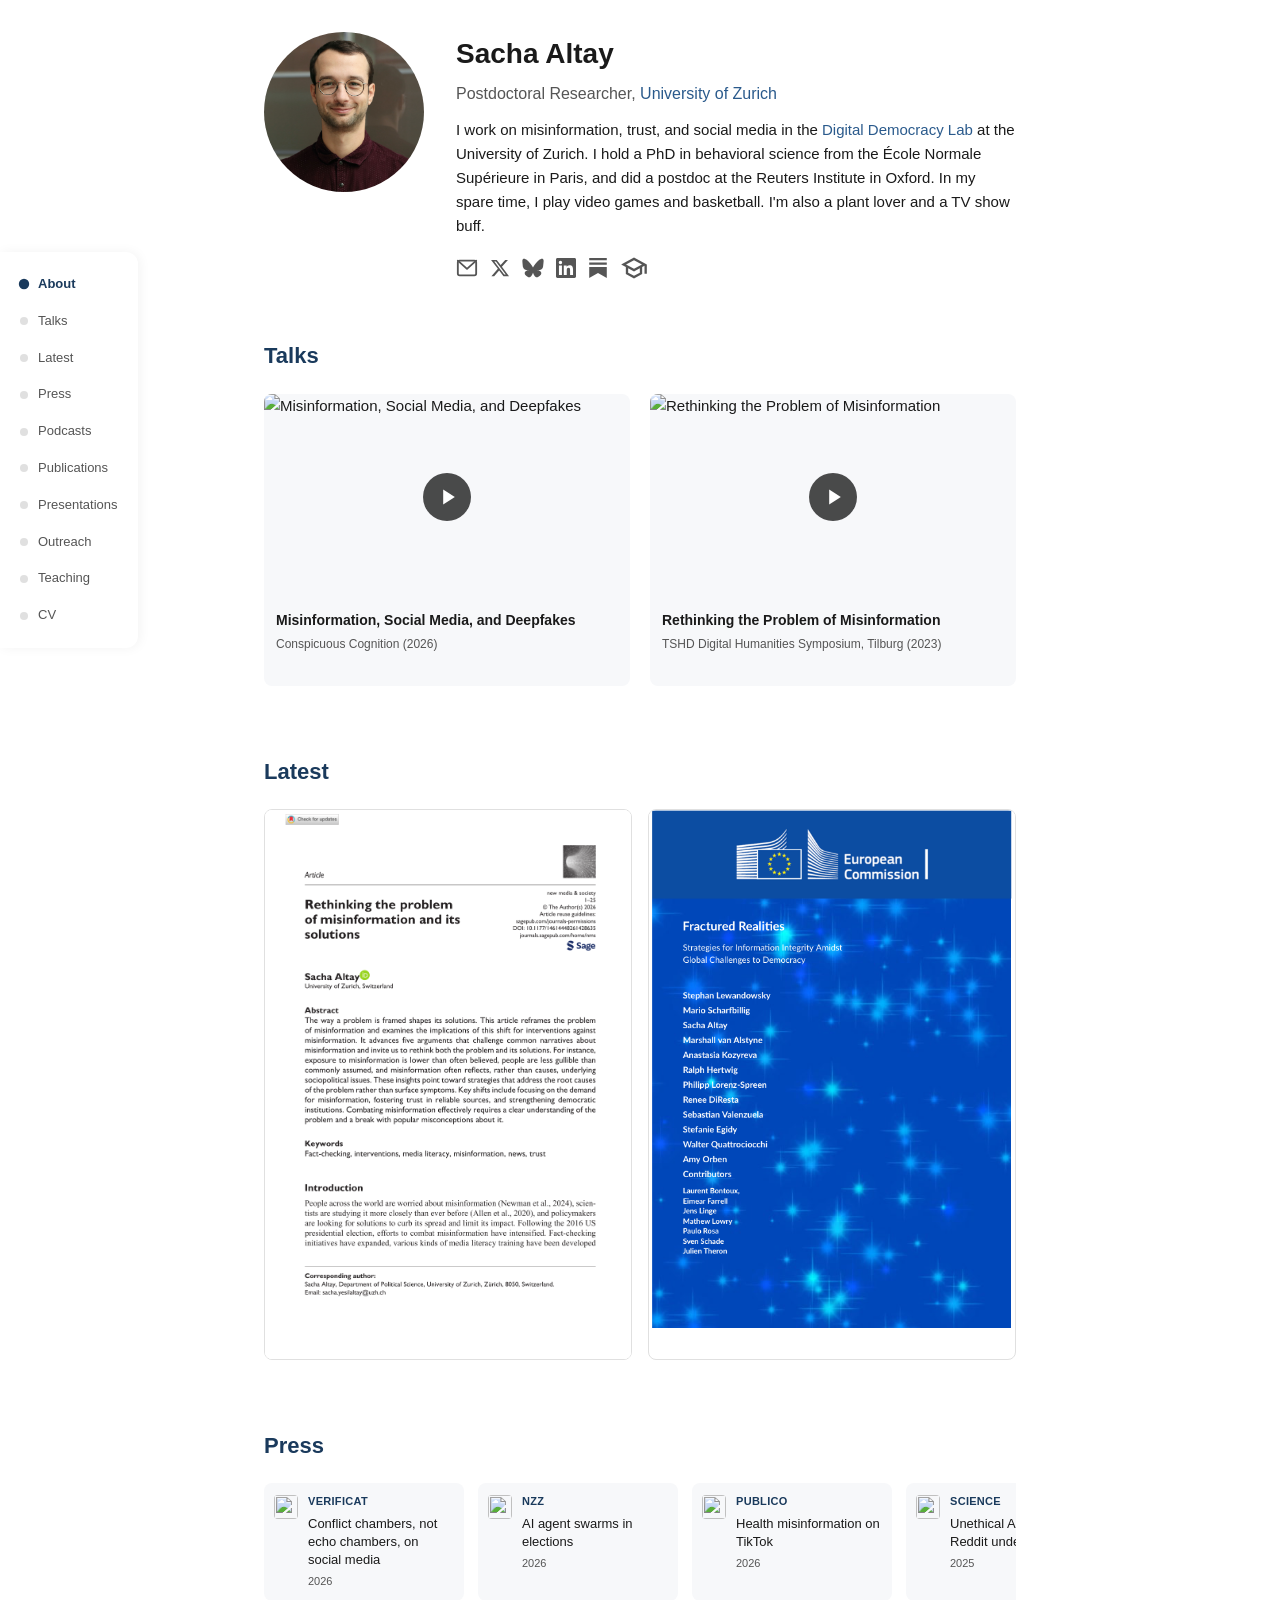
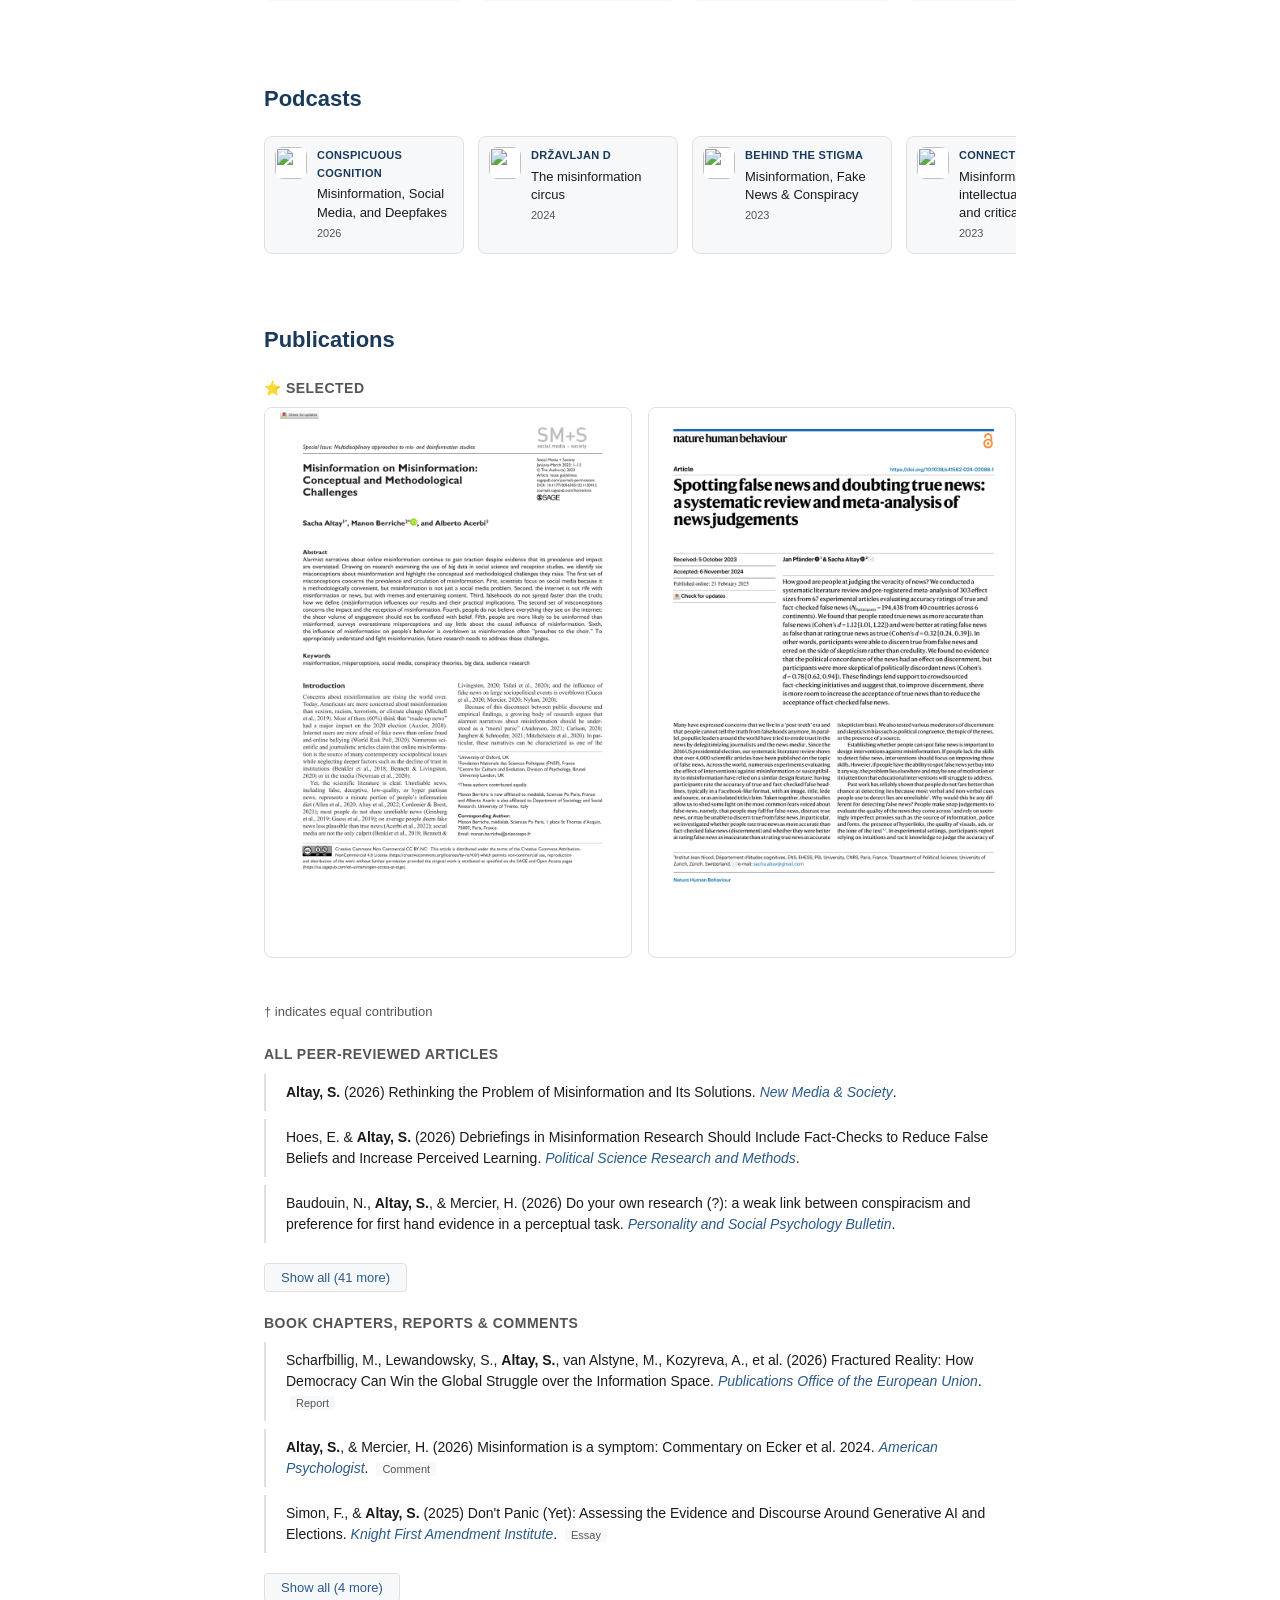
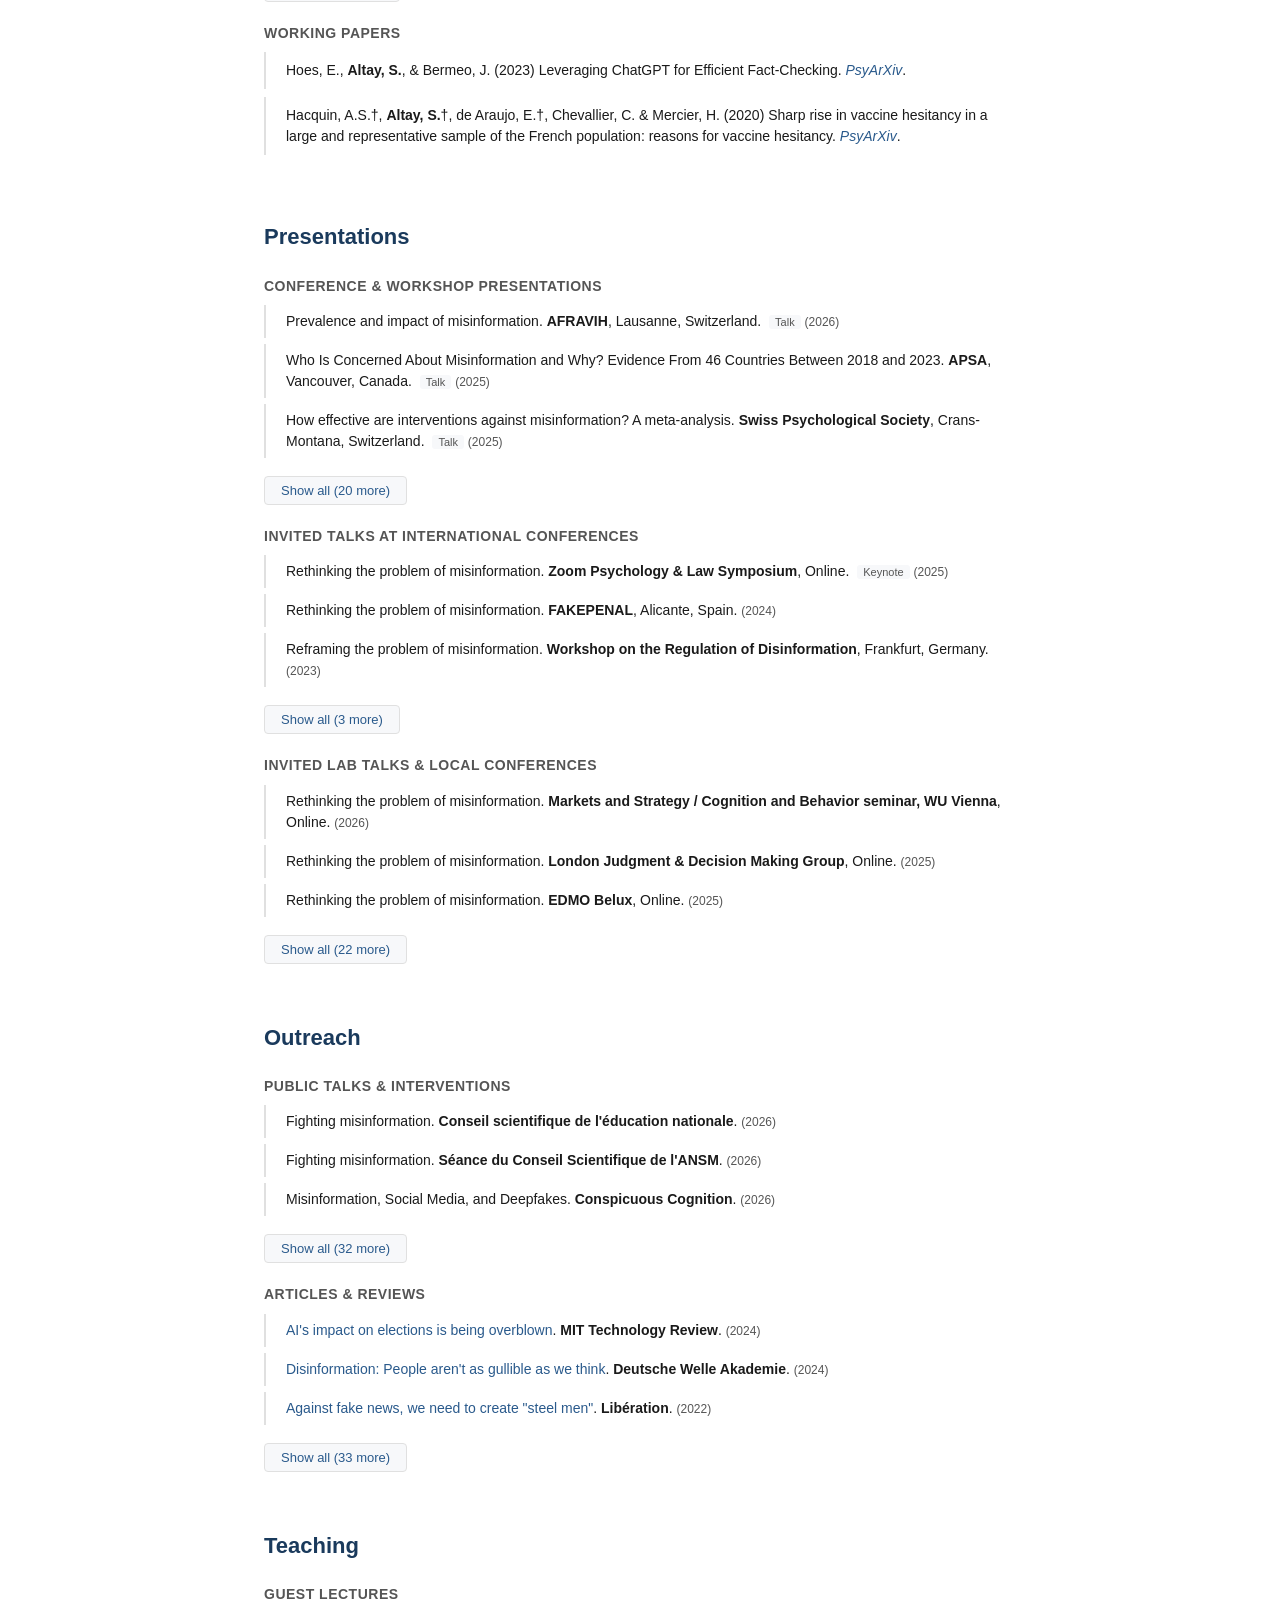
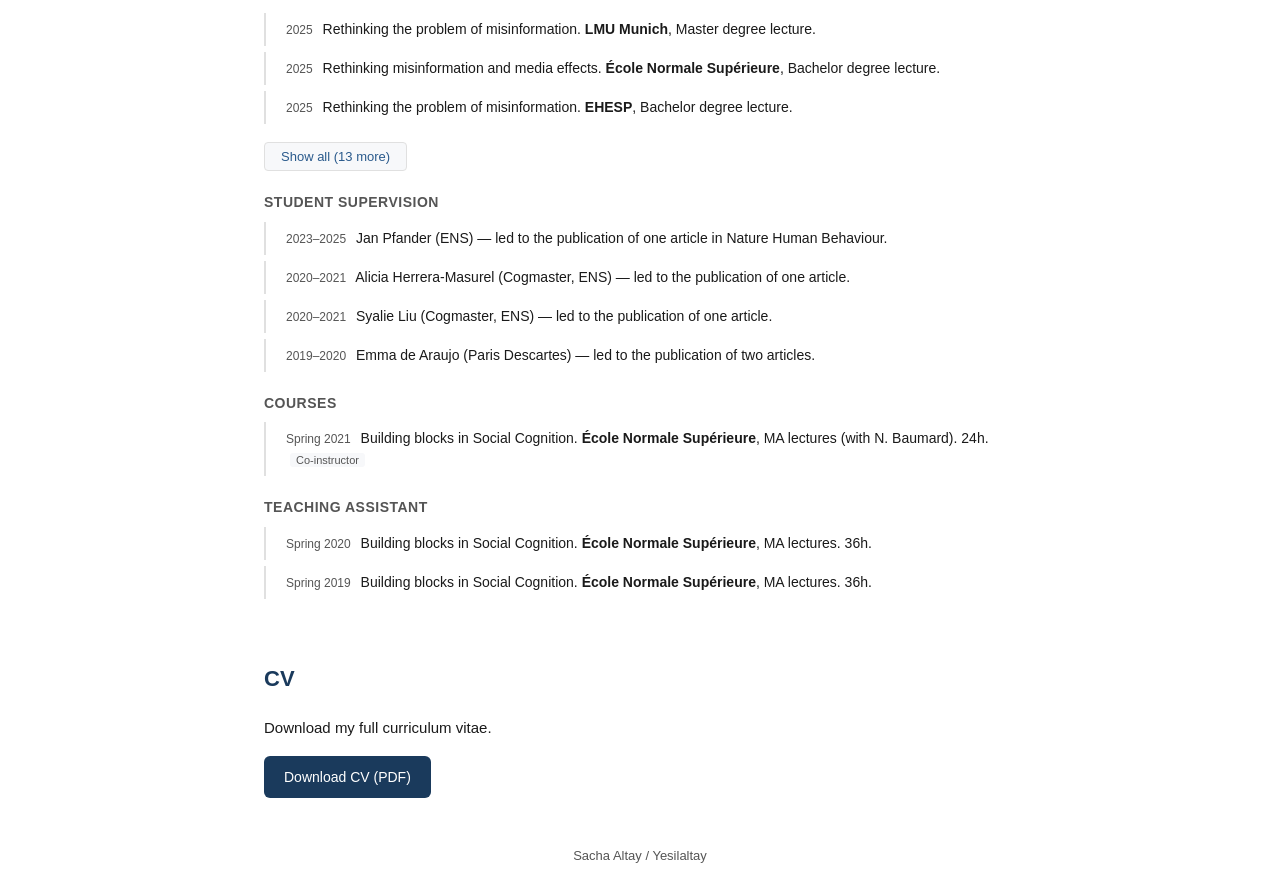
==== index.html @ feafa1ea "Footer: "Sacha Altay / Yesilaltay" — visible alias for SEO matching Co-Authored-By: Claude Opus 4.7 " ====
<!DOCTYPE html>
<html lang="en">
<head>
  <meta charset="UTF-8">
  <meta name="viewport" content="width=device-width, initial-scale=1.0">
  <title>Sacha Altay — Postdoctoral Researcher, University of Zurich</title>
  <meta name="description" content="Sacha Altay is a Postdoctoral Researcher at the University of Zurich working on misinformation, trust, news, and social media.">
  <meta name="author" content="Sacha Altay">
  <meta name="keywords" content="Sacha Altay, Sacha Yesilaltay, misinformation, fake news, social media, trust, news, behavioral science, University of Zurich, Digital Democracy Lab, Reuters Institute">
  <link rel="canonical" href="https://sachaaltay.github.io/">

  <meta property="og:title" content="Sacha Altay — Postdoctoral Researcher, University of Zurich">
  <meta property="og:description" content="Postdoctoral Researcher at the University of Zurich working on misinformation, trust, news, and social media.">
  <meta property="og:type" content="profile">
  <meta property="og:url" content="https://sachaaltay.github.io/">
  <meta property="og:image" content="https://sachaaltay.github.io/assets/img/profile.jpg">
  <meta property="profile:first_name" content="Sacha">
  <meta property="profile:last_name" content="Altay">

  <meta name="twitter:card" content="summary">
  <meta name="twitter:site" content="@Sacha_Altay">
  <meta name="twitter:creator" content="@Sacha_Altay">
  <meta name="twitter:title" content="Sacha Altay — Postdoctoral Researcher, University of Zurich">
  <meta name="twitter:description" content="Postdoctoral Researcher at the University of Zurich working on misinformation, trust, news, and social media.">
  <meta name="twitter:image" content="https://sachaaltay.github.io/assets/img/profile.jpg">

  <script type="application/ld+json">
  {
    "@context": "https://schema.org",
    "@type": "Person",
    "name": "Sacha Altay",
    "alternateName": ["Sacha Yesilaltay", "Sacha Yesil Altay"],
    "givenName": "Sacha",
    "familyName": "Altay",
    "url": "https://sachaaltay.github.io/",
    "image": "https://sachaaltay.github.io/assets/img/profile.jpg",
    "email": "mailto:sacha.altay@gmail.com",
    "jobTitle": "Postdoctoral Researcher",
    "worksFor": {
      "@type": "Organization",
      "name": "University of Zurich",
      "department": "Digital Democracy Lab",
      "url": "https://www.fabriziogilardi.org/team/"
    },
    "alumniOf": [
      {
        "@type": "CollegeOrUniversity",
        "name": "École Normale Supérieure (PSL)",
        "url": "https://www.ens.psl.eu/"
      },
      {
        "@type": "Organization",
        "name": "Reuters Institute for the Study of Journalism, University of Oxford",
        "url": "https://reutersinstitute.politics.ox.ac.uk/"
      }
    ],
    "knowsAbout": ["misinformation", "fake news", "trust", "news", "social media", "behavioral science", "political psychology"],
    "sameAs": [
      "https://scholar.google.com/citations?user=-bUuwdUAAAAJ&hl=en",
      "https://twitter.com/Sacha_Altay",
      "https://bsky.app/profile/sachaltay.bsky.social",
      "https://www.linkedin.com/in/sacha-altay-902745a5/",
      "https://sachaaltay.substack.com/",
      "https://osf.io/xusph",
      "https://sites.google.com/view/sacha-yesilaltay"
    ]
  }
  </script>

  <link rel="stylesheet" href="assets/css/style.css">
</head>
<body>

<nav>
  <a href="#about"><span class="nav-dot"></span>About</a>
  <a href="#talks"><span class="nav-dot"></span>Talks</a>
  <a href="#latest"><span class="nav-dot"></span>Latest</a>
  <a href="#press"><span class="nav-dot"></span>Press</a>
  <a href="#podcasts"><span class="nav-dot"></span>Podcasts</a>
  <a href="#publications"><span class="nav-dot"></span>Publications</a>
  <a href="#presentations"><span class="nav-dot"></span>Presentations</a>
  <a href="#outreach"><span class="nav-dot"></span>Outreach</a>
  <a href="#teaching"><span class="nav-dot"></span>Teaching</a>
  <a href="#cv"><span class="nav-dot"></span>CV</a>
</nav>

<main>

  <!-- ABOUT -->
  <section id="about">
    <div class="about">
      <img src="assets/img/profile.jpg" alt="Sacha Altay" class="about-photo">
      <div class="about-info">
        <h1>Sacha Altay</h1>
        <div class="title">Postdoctoral Researcher, <a href="https://www.fabriziogilardi.org/team/">University of Zurich</a></div>
        <div class="bio">
          <p>I work on misinformation, trust, and social media in the <a href="https://www.fabriziogilardi.org/team/">Digital Democracy Lab</a> at the University of Zurich. I hold a PhD in behavioral science from the &Eacute;cole Normale Sup&eacute;rieure in Paris, and did a postdoc at the Reuters Institute in Oxford. In my spare time, I play video games and basketball. I'm also a plant lover and a TV show buff.</p>
        </div>
        <div class="about-links">
          <!-- Email -->
          <a href="mailto:sacha.altay@gmail.com" title="Email"><svg width="22" height="22" viewBox="0 0 24 24" fill="none" stroke="currentColor" stroke-width="2" stroke-linecap="round" stroke-linejoin="round"><rect x="2" y="4" width="20" height="16" rx="2"/><path d="M22 4L12 13 2 4"/></svg></a>
          <!-- X / Twitter -->
          <a href="https://twitter.com/Sacha_Altay" title="X / Twitter"><svg width="20" height="20" viewBox="0 0 24 24" fill="currentColor"><path d="M18.244 2.25h3.308l-7.227 8.26 8.502 11.24H16.17l-5.214-6.817L4.99 21.75H1.68l7.73-8.835L1.254 2.25H8.08l4.713 6.231zm-1.161 17.52h1.833L7.084 4.126H5.117z"/></svg></a>
          <!-- Bluesky -->
          <a href="https://bsky.app/profile/sachaltay.bsky.social" title="Bluesky"><svg width="22" height="22" viewBox="0 0 600 530" fill="currentColor"><path d="M135.72 44.03C202.216 93.951 273.74 195.401 300 249.98c26.262-54.578 97.784-156.03 164.28-205.95C512.26 8.009 590-19.862 590 68.825c0 17.712-10.155 148.79-16.111 170.07-20.703 73.984-96.144 92.854-163.25 81.433 117.3 19.964 147.14 86.092 82.697 152.22-122.39 125.59-175.91-31.511-189.63-71.766-2.514-7.38-3.69-10.832-3.706-7.895-.016-2.937-1.192.515-3.706 7.895-13.714 40.255-67.233 197.36-189.63 71.766-64.444-66.128-34.605-132.256 82.697-152.22-67.106 11.42-142.547-7.45-163.25-81.433C20.155 217.615 10 86.536 10 68.824c0-88.687 77.742-60.816 125.72-24.795z"/></svg></a>
          <!-- LinkedIn -->
          <a href="https://www.linkedin.com/in/sacha-altay-902745a5/" title="LinkedIn"><svg width="20" height="20" viewBox="0 0 24 24" fill="currentColor"><path d="M20.447 20.452h-3.554v-5.569c0-1.328-.027-3.037-1.852-3.037-1.853 0-2.136 1.445-2.136 2.939v5.667H9.351V9h3.414v1.561h.046c.477-.9 1.637-1.85 3.37-1.85 3.601 0 4.267 2.37 4.267 5.455v6.286zM5.337 7.433a2.062 2.062 0 0 1-2.063-2.065 2.064 2.064 0 1 1 2.063 2.065zm1.782 13.019H3.555V9h3.564v11.452zM22.225 0H1.771C.792 0 0 .774 0 1.729v20.542C0 23.227.792 24 1.771 24h20.451C23.2 24 24 23.227 24 22.271V1.729C24 .774 23.2 0 22.222 0h.003z"/></svg></a>
          <!-- Substack -->
          <a href="https://sachaaltay.substack.com/" title="Substack"><svg width="20" height="20" viewBox="0 0 24 24" fill="currentColor"><path d="M22.539 8.242H1.46V5.406h21.08v2.836zM1.46 10.812V24L12 18.11 22.54 24V10.812H1.46zM22.54 0H1.46v2.836h21.08V0z"/></svg></a>
          <!-- Google Scholar -->
          <a href="https://scholar.google.com/citations?user=-bUuwdUAAAAJ&hl=en" title="Google Scholar"><svg width="28" height="28" viewBox="0 0 24 24" fill="currentColor"><path d="M12 3L1 9l4 2.18v6L12 21l7-3.82v-6l2-1.09V17h2V9L12 3zm6.82 6L12 12.72 5.18 9 12 5.28 18.82 9zM17 15.99l-5 2.73-5-2.73v-3.72L12 15l5-2.73v3.72z"/></svg></a>
        </div>
      </div>
    </div>
  </section>

  <!-- FEATURED TALKS (YouTube thumbnails) -->
  <section id="talks">
    <h2>Talks</h2>
    <div id="featured-talks" class="video-grid"></div>
  </section>

  <!-- LATEST PAPERS -->
  <section id="latest">
    <h2>Latest</h2>
    <div id="pub-preview-grid" class="pub-preview-grid"></div>
  </section>

  <!-- PRESS MENTIONS (horizontal scroll) -->
  <section id="press">
    <h2>Press</h2>
    <div id="press-carousel-standalone" class="press-carousel"></div>
  </section>

  <!-- PODCASTS (horizontal scroll) -->
  <section id="podcasts">
    <h2>Podcasts</h2>
    <div id="podcast-carousel" class="podcast-carousel"></div>
  </section>

  <!-- RECENT PUBLICATIONS (horizontal scroll preview) -->
  <section id="publications">
    <h2>Publications</h2>
    <div class="subsection-label">&#11088; Selected</div>
    <div id="selected-papers" class="pub-preview-grid"></div>
    <div id="publications-content" style="margin-top: 32px;"></div>
  </section>

  <!-- PRESENTATIONS -->
  <section id="presentations">
    <h2>Presentations</h2>
    <div id="presentations-content"></div>
  </section>

  <!-- OUTREACH -->
  <section id="outreach">
    <h2>Outreach</h2>
    <div id="outreach-content"></div>
  </section>

  <!-- TEACHING -->
  <section id="teaching">
    <h2>Teaching</h2>
    <div id="teaching-content"></div>
  </section>

  <!-- CV -->
  <section id="cv">
    <h2>CV</h2>
    <p style="margin-bottom: 16px;">Download my full curriculum vitae.</p>
    <a href="assets/docs/CV_Altay.pdf" class="cv-download" download="CV_Altay.pdf">Download CV (PDF)</a>
  </section>

</main>

<footer>
  Sacha Altay / Yesilaltay
</footer>

<script src="assets/js/data.js"></script>
<script src="assets/js/render.js"></script>
</body>
</html>
---- assets/css/style.css ----
/* === RESET & BASE === */
*, *::before, *::after {
  box-sizing: border-box;
  margin: 0;
  padding: 0;
}

:root {
  --accent: #1a3a5c;
  --accent-light: #2a5a8c;
  --text: #1a1a1a;
  --text-muted: #555;
  --bg: #fff;
  --bg-alt: #f7f8fa;
  --border: #e0e0e0;
  --nav-height: 52px;
  --max-width: 800px;
}

html {
  scroll-behavior: smooth;
  scroll-padding-top: 24px;
}

body {
  font-family: -apple-system, BlinkMacSystemFont, "Segoe UI", Roboto, "Helvetica Neue", Arial, sans-serif;
  font-size: 15px;
  line-height: 1.6;
  color: var(--text);
  background: var(--bg);
}

a {
  color: var(--accent-light);
  text-decoration: none;
}

a:hover {
  text-decoration: underline;
}

/* === NAVIGATION (left sidebar) === */
nav {
  position: fixed;
  left: 0;
  top: 50%;
  transform: translateY(-50%);
  z-index: 100;
  display: flex;
  flex-direction: column;
  gap: 4px;
  padding: 16px 12px;
  background: var(--bg);
  border-radius: 0 12px 12px 0;
  box-shadow: 2px 0 12px rgba(0, 0, 0, 0.05);
}

nav a {
  display: flex;
  align-items: center;
  gap: 10px;
  color: var(--text-muted);
  font-size: 13px;
  font-weight: 500;
  padding: 6px 8px;
  border-radius: 6px;
  transition: color 0.15s;
  text-decoration: none;
  white-space: nowrap;
}

nav a:hover {
  color: var(--accent);
  text-decoration: none;
}

nav a.active {
  color: var(--accent);
  font-weight: 600;
}

.nav-dot {
  width: 8px;
  height: 8px;
  border-radius: 50%;
  background: var(--border);
  flex-shrink: 0;
  transition: background 0.15s, transform 0.15s;
}

nav a.active .nav-dot {
  background: var(--accent);
  transform: scale(1.3);
}

nav a:hover .nav-dot {
  background: var(--accent-light);
}

/* === MAIN LAYOUT === */
main {
  max-width: var(--max-width);
  margin: 0 auto;
  padding: 0 24px 0 24px;
}

section {
  padding: 32px 0 24px;
}

/* === ABOUT SECTION === */
.about {
  display: flex;
  gap: 32px;
  align-items: flex-start;
}

.about-photo {
  width: 160px;
  height: 160px;
  border-radius: 50%;
  object-fit: cover;
  flex-shrink: 0;
}

.about-info h1 {
  font-size: 28px;
  font-weight: 700;
  color: var(--text);
  margin-bottom: 4px;
}

.about-info .title {
  font-size: 16px;
  color: var(--text-muted);
  margin-bottom: 12px;
}

.about-info .bio {
  margin-bottom: 16px;
}

.about-links {
  display: flex;
  gap: 12px;
  flex-wrap: wrap;
  align-items: center;
}

.about-links a {
  display: inline-flex;
  align-items: center;
  color: var(--text-muted);
  transition: color 0.15s;
}

.about-links a:hover {
  color: var(--accent);
  text-decoration: none;
}

/* === SECTION HEADERS === */
h2 {
  font-size: 22px;
  font-weight: 700;
  color: var(--accent);
  margin-bottom: 20px;
}

h3 {
  font-size: 17px;
  font-weight: 600;
  color: var(--text);
  margin-bottom: 12px;
  margin-top: 24px;
}

/* === COLLAPSIBLE SECTIONS === */
.collapsible-header {
  display: flex;
  align-items: center;
  gap: 8px;
  cursor: pointer;
  user-select: none;
  padding: 8px 0;
}

.collapsible-header:hover {
  color: var(--accent-light);
}

.collapsible-header::before {
  content: "\25B6";
  font-size: 10px;
  transition: transform 0.2s;
  flex-shrink: 0;
}

.collapsible-header.open::before {
  transform: rotate(90deg);
}

.collapsible-content {
  max-height: 0;
  overflow: hidden;
  transition: max-height 0.3s ease;
}

.collapsible-content.open {
  max-height: none;
}

/* === PUBLICATION ENTRIES === */
.pub-year {
  font-size: 17px;
  font-weight: 600;
  color: var(--accent);
}

.pub-count {
  font-size: 13px;
  color: var(--text-muted);
  font-weight: 400;
}

.pub-entry {
  padding: 8px 0 8px 20px;
  border-left: 2px solid var(--border);
  margin-bottom: 8px;
  font-size: 14px;
  line-height: 1.5;
}

.pub-entry .authors {
  color: var(--text);
}

.pub-entry .authors .self {
  font-weight: 600;
}

.pub-entry .pub-title {
  color: var(--text);
}

.pub-entry .journal {
  font-style: italic;
  color: var(--text-muted);
}

.pub-entry .journal-link {
  text-decoration: none;
}

.pub-entry .journal-link .journal {
  color: var(--accent-light);
}

.pub-entry .journal-link:hover .journal {
  text-decoration: underline;
}

.pub-entry .pub-video-link {
  font-size: 12px;
  margin-left: 6px;
}

.pub-entry .pub-type-tag {
  font-size: 11px;
  background: var(--bg-alt);
  color: var(--text-muted);
  padding: 1px 6px;
  border-radius: 3px;
  margin-left: 4px;
}

/* === LIST ENTRIES (presentations, outreach, teaching) === */
.entry-list {
  list-style: none;
}

.entry-list li {
  padding: 6px 0 6px 20px;
  border-left: 2px solid var(--border);
  margin-bottom: 6px;
  font-size: 14px;
  line-height: 1.5;
}

.entry-list .year-tag {
  font-size: 12px;
  color: var(--text-muted);
  margin-right: 6px;
}

.entry-list .venue {
  font-weight: 600;
}

.entry-list .type-tag {
  font-size: 11px;
  background: var(--bg-alt);
  color: var(--text-muted);
  padding: 1px 6px;
  border-radius: 3px;
  margin-left: 4px;
}

/* === SUBSECTION HEADER (e.g., "Peer-Reviewed", "Book Chapters") === */
.subsection-label {
  font-size: 14px;
  font-weight: 600;
  color: var(--text-muted);
  text-transform: uppercase;
  letter-spacing: 0.5px;
  margin-top: 20px;
  margin-bottom: 8px;
}

/* === VIDEO GRID (Featured Talks) === */
.video-grid {
  display: flex;
  gap: 20px;
  overflow-x: auto;
  scroll-snap-type: x mandatory;
  padding-bottom: 12px;
  -webkit-overflow-scrolling: touch;
}

.video-grid::-webkit-scrollbar {
  height: 6px;
}

.video-grid::-webkit-scrollbar-track {
  background: var(--bg-alt);
  border-radius: 3px;
}

.video-grid::-webkit-scrollbar-thumb {
  background: var(--border);
  border-radius: 3px;
}

.video-card {
  flex: 0 0 calc(50% - 10px);
  scroll-snap-align: start;
  border-radius: 8px;
  overflow: hidden;
  background: var(--bg-alt);
  transition: transform 0.15s, box-shadow 0.15s;
}

.video-card:hover {
  transform: translateY(-2px);
  box-shadow: 0 4px 12px rgba(0, 0, 0, 0.1);
}

.video-card a {
  text-decoration: none;
  color: inherit;
}

.video-card .thumb-wrapper {
  position: relative;
  width: 100%;
  aspect-ratio: 16 / 9;
  overflow: hidden;
}

.video-card .thumb-wrapper img {
  width: 100%;
  height: 100%;
  object-fit: cover;
}

.video-card .play-btn {
  position: absolute;
  top: 50%;
  left: 50%;
  transform: translate(-50%, -50%);
  width: 48px;
  height: 48px;
  background: rgba(0, 0, 0, 0.7);
  border-radius: 50%;
  display: flex;
  align-items: center;
  justify-content: center;
  transition: background 0.15s;
}

.video-card:hover .play-btn {
  background: rgba(220, 40, 40, 0.9);
}

.video-card .play-btn svg {
  fill: white;
  width: 20px;
  height: 20px;
  margin-left: 3px;
}

.video-card .video-info {
  padding: 12px;
}

.video-card .video-title {
  font-size: 14px;
  font-weight: 600;
  color: var(--text);
  line-height: 1.4;
  margin-bottom: 4px;
}

.video-card .video-meta {
  font-size: 12px;
  color: var(--text-muted);
}

/* === PUBLICATION PREVIEW GRID === */
.pub-preview-grid {
  display: flex;
  gap: 16px;
  overflow-x: auto;
  scroll-snap-type: x mandatory;
  padding-bottom: 12px;
  -webkit-overflow-scrolling: touch;
}

.pub-preview-grid::-webkit-scrollbar {
  height: 6px;
}

.pub-preview-grid::-webkit-scrollbar-track {
  background: var(--bg-alt);
  border-radius: 3px;
}

.pub-preview-grid::-webkit-scrollbar-thumb {
  background: var(--border);
  border-radius: 3px;
}

.pub-preview-card {
  flex: 0 0 calc(50% - 8px);
  scroll-snap-align: start;
  background: white;
  border-radius: 8px;
  overflow: hidden;
  transition: transform 0.15s, box-shadow 0.15s;
  border: 1px solid var(--border);
}

.pub-preview-card:hover {
  transform: translateY(-2px);
  box-shadow: 0 4px 12px rgba(0, 0, 0, 0.1);
}

.pub-preview-card a {
  text-decoration: none;
  color: inherit;
  display: block;
}

.pub-preview-card .pub-thumb {
  width: 100%;
  object-fit: contain;
  display: block;
  background: white;
}

.pub-preview-card .pub-preview-info {
  padding: 12px;
}

.pub-preview-card .pub-preview-journal-row {
  display: flex;
  align-items: center;
  gap: 6px;
  margin-bottom: 6px;
}

.pub-preview-card .pub-preview-favicon {
  width: 16px;
  height: 16px;
  border-radius: 2px;
  flex-shrink: 0;
}

.pub-preview-card .pub-preview-journal {
  font-size: 11px;
  font-weight: 600;
  text-transform: uppercase;
  letter-spacing: 0.3px;
  color: var(--accent);
}

.pub-preview-card .pub-preview-year {
  font-size: 11px;
  color: var(--text-muted);
  margin-left: auto;
}

.pub-preview-card .pub-preview-title {
  font-size: 13px;
  font-weight: 600;
  line-height: 1.4;
  color: var(--text);
}

/* === PODCAST CAROUSEL === */
.podcast-carousel {
  display: flex;
  gap: 14px;
  overflow-x: auto;
  scroll-snap-type: x mandatory;
  padding-bottom: 12px;
  -webkit-overflow-scrolling: touch;
}

.podcast-carousel::-webkit-scrollbar {
  height: 6px;
}

.podcast-carousel::-webkit-scrollbar-track {
  background: var(--bg-alt);
  border-radius: 3px;
}

.podcast-carousel::-webkit-scrollbar-thumb {
  background: var(--border);
  border-radius: 3px;
}

.podcast-card {
  flex: 0 0 200px;
  scroll-snap-align: start;
  background: var(--bg-alt);
  border-radius: 8px;
  overflow: hidden;
  transition: transform 0.15s, box-shadow 0.15s;
  border: 1px solid var(--border);
}

.podcast-card:hover {
  transform: translateY(-2px);
  box-shadow: 0 4px 12px rgba(0, 0, 0, 0.1);
}

.podcast-card a {
  text-decoration: none;
  color: inherit;
  display: flex;
  gap: 10px;
  padding: 10px;
  align-items: flex-start;
}

.podcast-card .podcast-favicon {
  width: 32px;
  height: 32px;
  border-radius: 8px;
  flex-shrink: 0;
  background: white;
}

.podcast-card .podcast-card-body {
  min-width: 0;
}

.podcast-card .podcast-show {
  font-size: 11px;
  font-weight: 600;
  text-transform: uppercase;
  letter-spacing: 0.3px;
  color: var(--accent);
  margin-bottom: 3px;
}

.podcast-card .podcast-title {
  font-size: 13px;
  line-height: 1.4;
  color: var(--text);
}

.podcast-card .podcast-year {
  font-size: 11px;
  color: var(--text-muted);
  margin-top: 3px;
}

/* === PRESS MENTION CARDS (horizontal scroll with favicon) === */
.press-carousel {
  display: flex;
  gap: 14px;
  overflow-x: auto;
  scroll-snap-type: x mandatory;
  padding-bottom: 12px;
  -webkit-overflow-scrolling: touch;
}

.press-carousel::-webkit-scrollbar {
  height: 6px;
}

.press-carousel::-webkit-scrollbar-track {
  background: var(--bg-alt);
  border-radius: 3px;
}

.press-carousel::-webkit-scrollbar-thumb {
  background: var(--border);
  border-radius: 3px;
}

.press-card {
  flex: 0 0 200px;
  scroll-snap-align: start;
  background: var(--bg-alt);
  border-radius: 8px;
  overflow: hidden;
  transition: transform 0.15s, box-shadow 0.15s;
}

.press-card:hover {
  transform: translateY(-2px);
  box-shadow: 0 4px 12px rgba(0, 0, 0, 0.1);
}

.press-card a {
  text-decoration: none;
  color: inherit;
  display: flex;
  gap: 10px;
  padding: 10px;
  align-items: flex-start;
}

.press-card .press-favicon {
  width: 24px;
  height: 24px;
  border-radius: 4px;
  flex-shrink: 0;
  margin-top: 2px;
}

.press-card .press-card-body {
  min-width: 0;
}

.press-card .press-outlet {
  font-size: 11px;
  font-weight: 600;
  text-transform: uppercase;
  letter-spacing: 0.3px;
  color: var(--accent);
  margin-bottom: 4px;
}

.press-card .press-title {
  font-size: 13px;
  line-height: 1.4;
  color: var(--text);
}

.press-card .press-year {
  font-size: 11px;
  color: var(--text-muted);
  margin-top: 4px;
}

/* === SHOW MORE BUTTON === */
.show-more-btn {
  display: inline-block;
  margin-top: 12px;
  padding: 6px 16px;
  font-size: 13px;
  font-weight: 500;
  color: var(--accent-light);
  background: var(--bg-alt);
  border: 1px solid var(--border);
  border-radius: 4px;
  cursor: pointer;
  transition: background 0.15s, color 0.15s;
}

.show-more-btn:hover {
  background: var(--accent);
  color: #fff;
  border-color: var(--accent);
}

/* === CV SECTION === */
.cv-download {
  display: inline-flex;
  align-items: center;
  gap: 8px;
  background: var(--accent);
  color: #fff;
  padding: 10px 20px;
  border-radius: 6px;
  font-size: 14px;
  font-weight: 500;
  transition: background 0.15s;
}

.cv-download:hover {
  background: var(--accent-light);
  text-decoration: none;
  color: #fff;
}

/* === FOOTER === */
footer {
  max-width: var(--max-width);
  margin: 0 auto;
  padding: 24px;
  text-align: center;
  font-size: 13px;
  color: var(--text-muted);
}

/* === RESPONSIVE === */
@media (max-width: 900px) {
  nav {
    position: fixed;
    left: 0;
    top: auto;
    bottom: 0;
    transform: none;
    flex-direction: row;
    width: 100%;
    border-radius: 0;
    box-shadow: 0 -2px 12px rgba(0, 0, 0, 0.1);
    overflow-x: auto;
    padding: 8px 12px;
    gap: 2px;
  }

  nav a {
    font-size: 11px;
    padding: 4px 6px;
    flex-direction: column;
    gap: 3px;
  }

  .nav-dot {
    width: 6px;
    height: 6px;
  }

  main {
    padding: 0 16px 60px 16px;
  }
}

@media (max-width: 600px) {
  .about {
    flex-direction: column;
    align-items: center;
    text-align: center;
  }

  .about-photo {
    width: 120px;
    height: 120px;
  }

  .about-links {
    justify-content: center;
  }

  section {
    padding: 32px 0 24px;
  }

  h2 {
    font-size: 20px;
  }

  .video-card {
    flex: 0 0 85%;
  }

  .pub-preview-card {
    flex: 0 0 80%;
  }
}
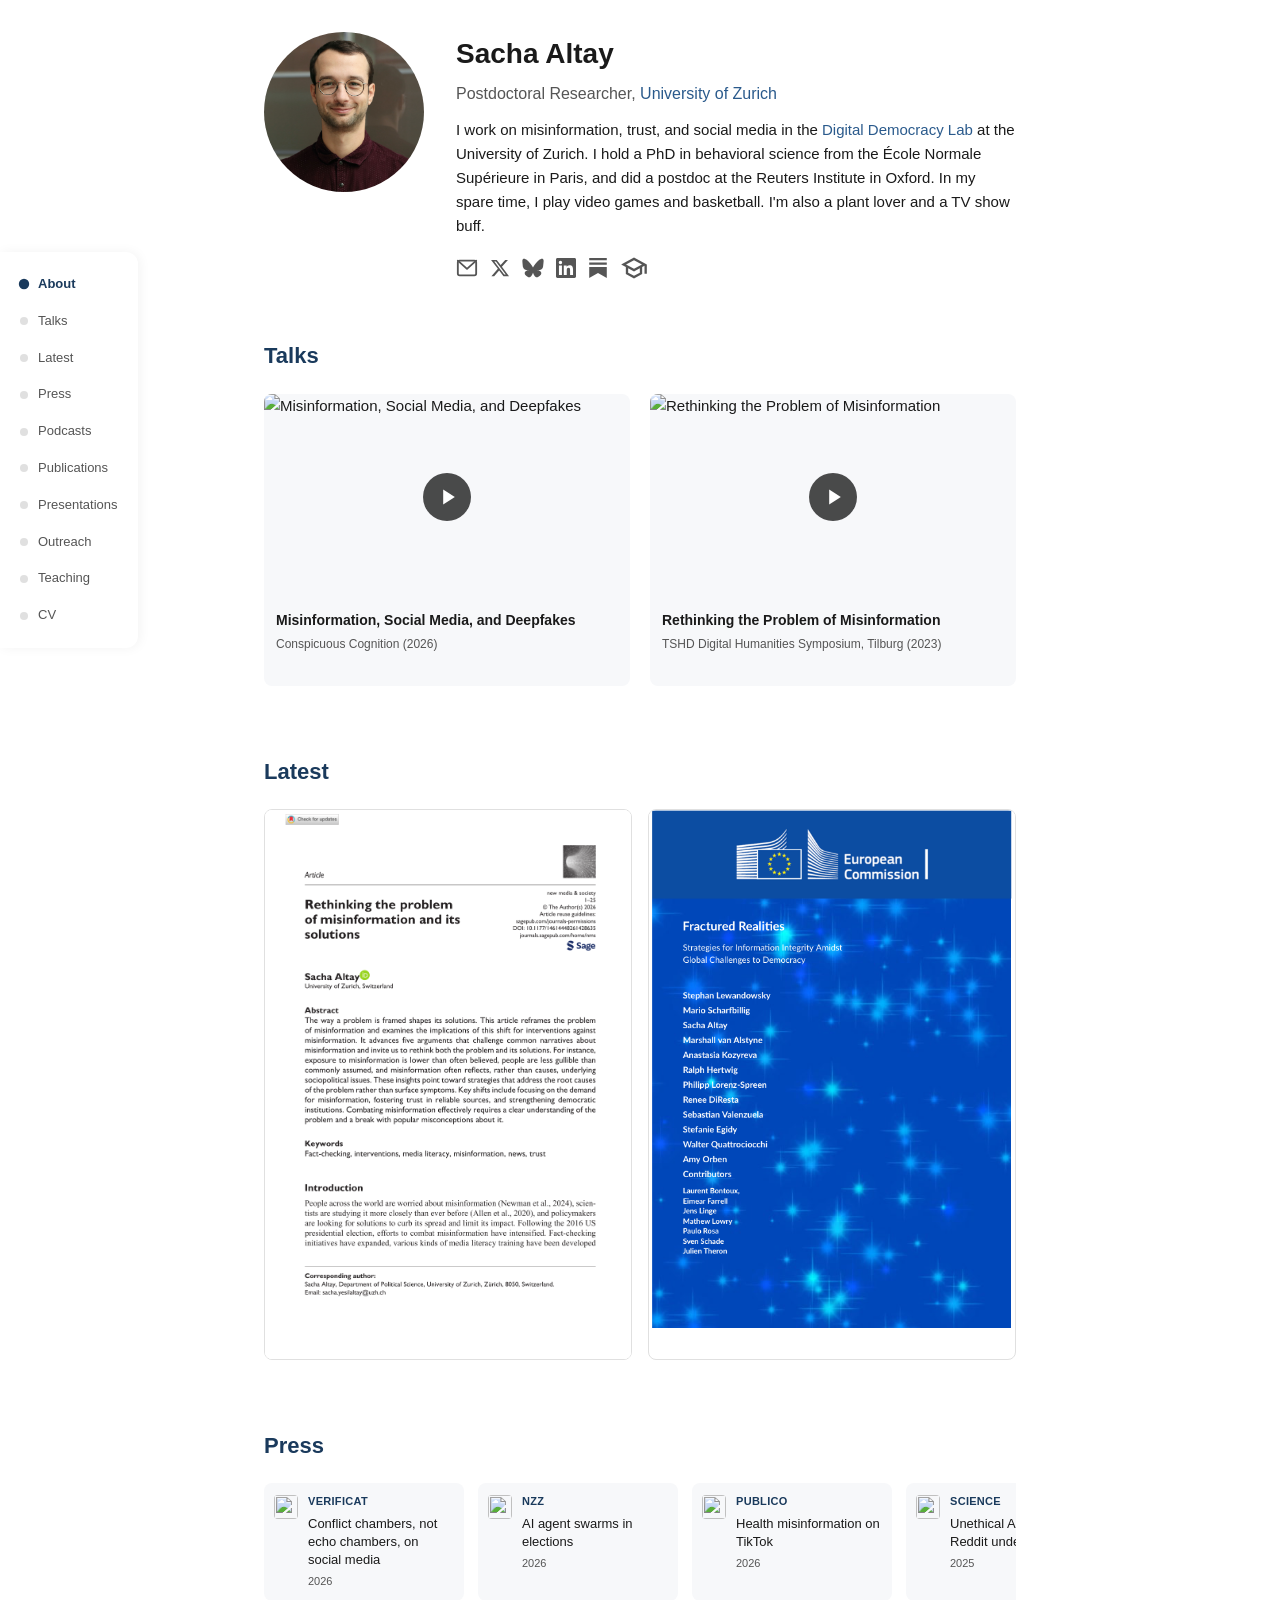
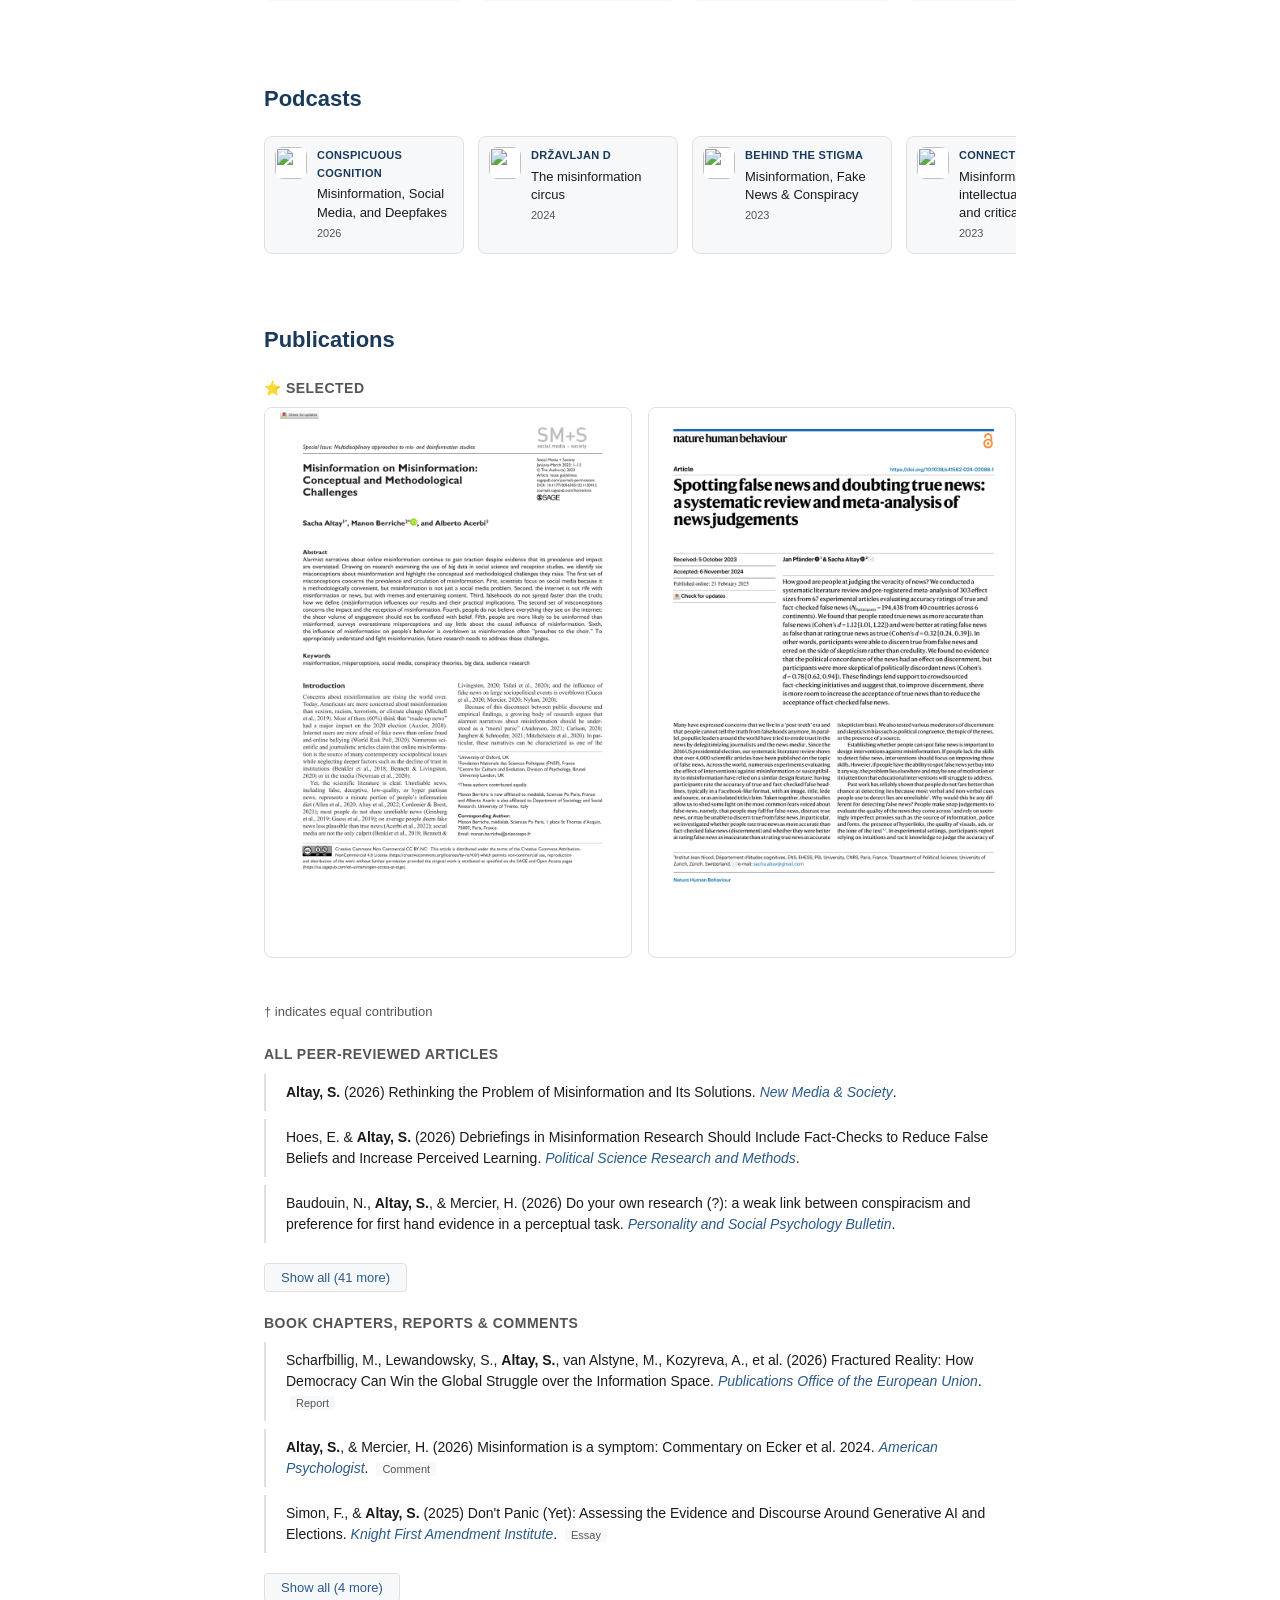
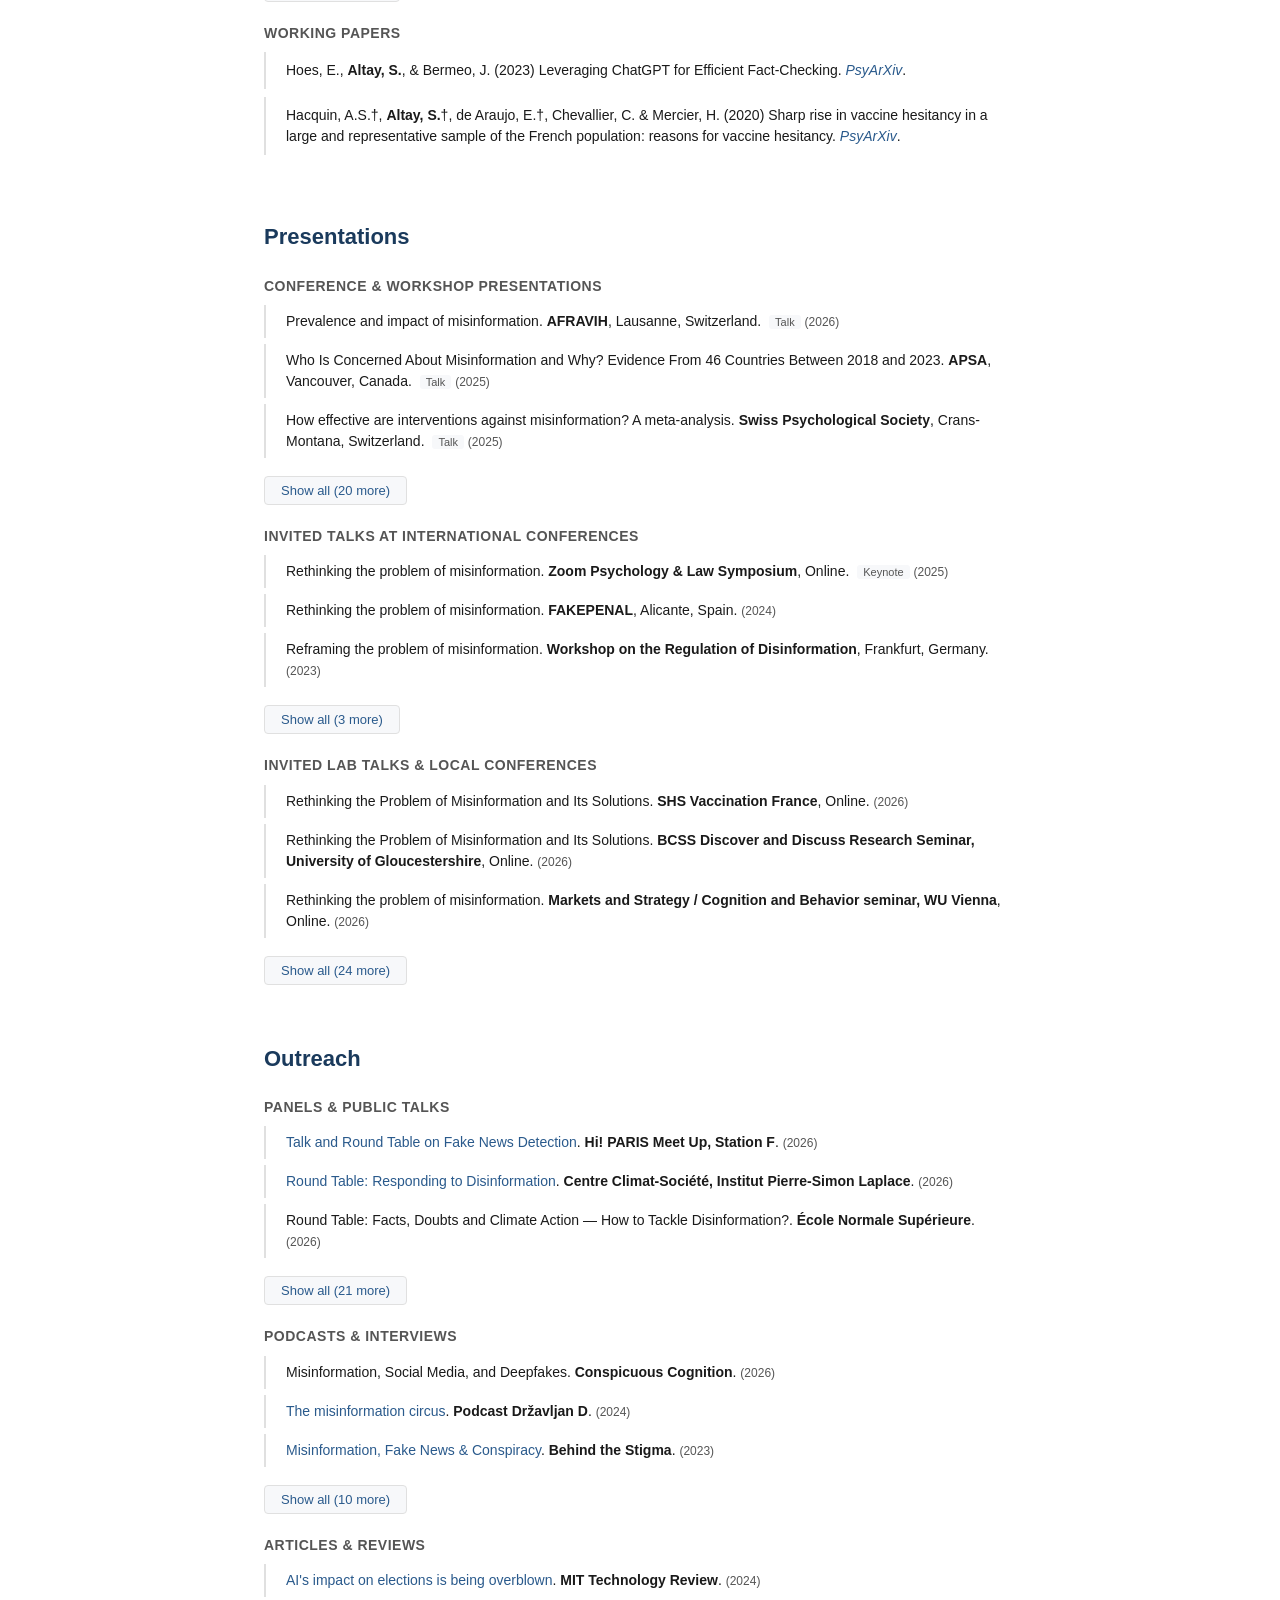
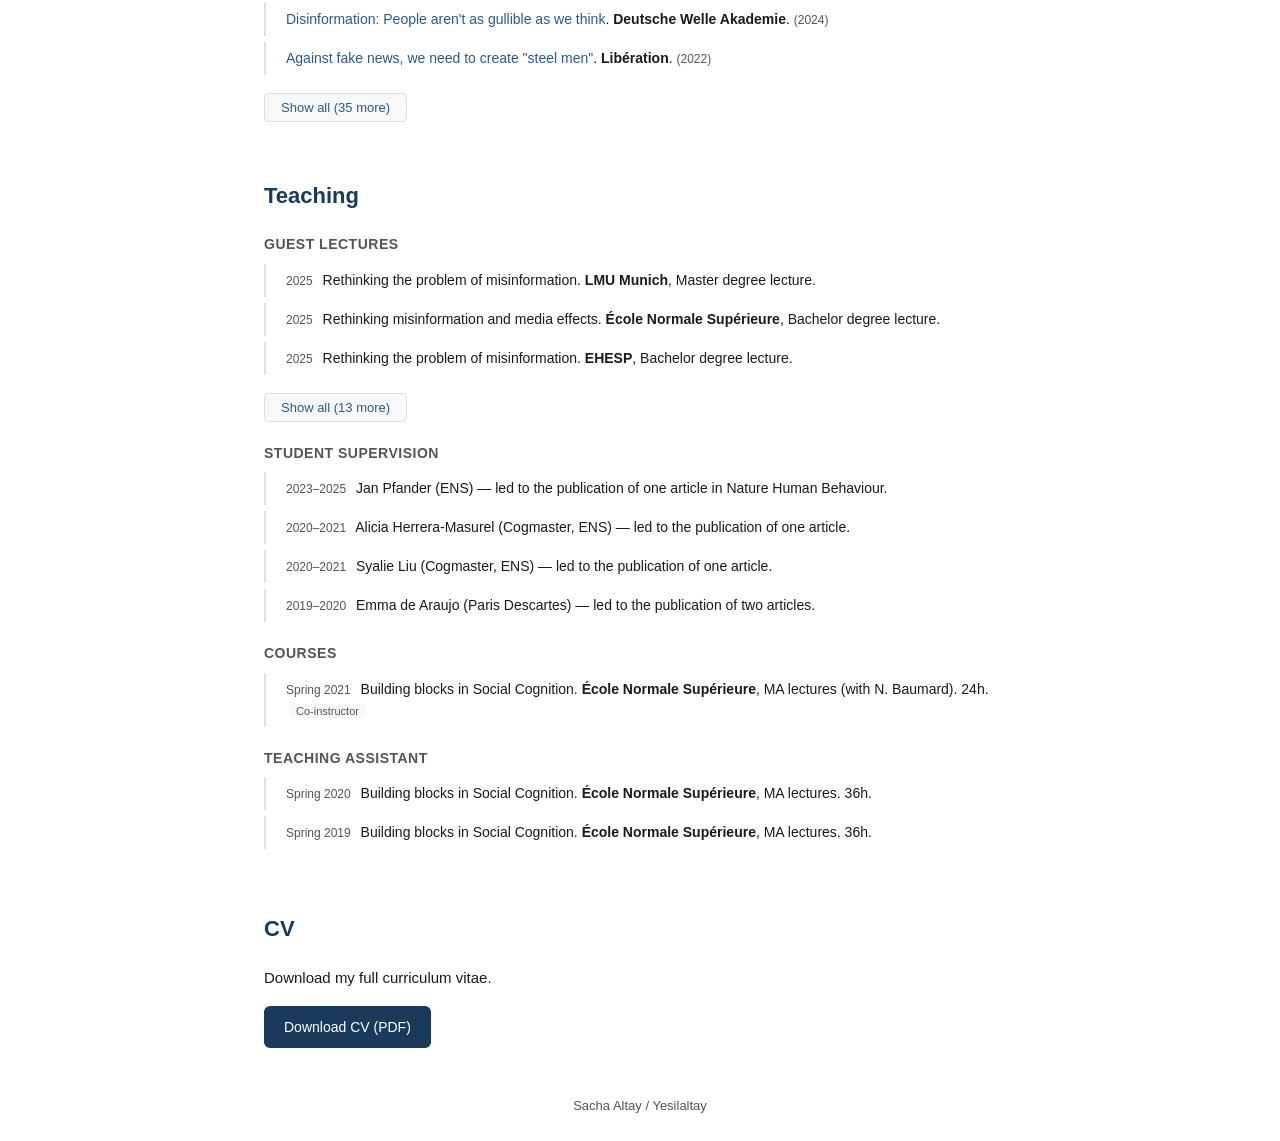
==== commit 26d20a5f: "Link University of Zurich to IPZ employee page" ====
--- a/index.html
+++ b/index.html
@@ -92,7 +92,7 @@
       <img src="assets/img/profile.jpg" alt="Sacha Altay" class="about-photo">
       <div class="about-info">
         <h1>Sacha Altay</h1>
-        <div class="title">Postdoctoral Researcher, <a href="https://www.fabriziogilardi.org/team/">University of Zurich</a></div>
+        <div class="title">Postdoctoral Researcher, <a href="https://www.ipz.uzh.ch/en/about-us/people/employees/sayesi.html">University of Zurich</a></div>
         <div class="bio">
           <p>I work on misinformation, trust, and social media in the <a href="https://www.fabriziogilardi.org/team/">Digital Democracy Lab</a> at the University of Zurich. I hold a PhD in behavioral science from the &Eacute;cole Normale Sup&eacute;rieure in Paris, and did a postdoc at the Reuters Institute in Oxford. In my spare time, I play video games and basketball. I'm also a plant lover and a TV show buff.</p>
         </div>
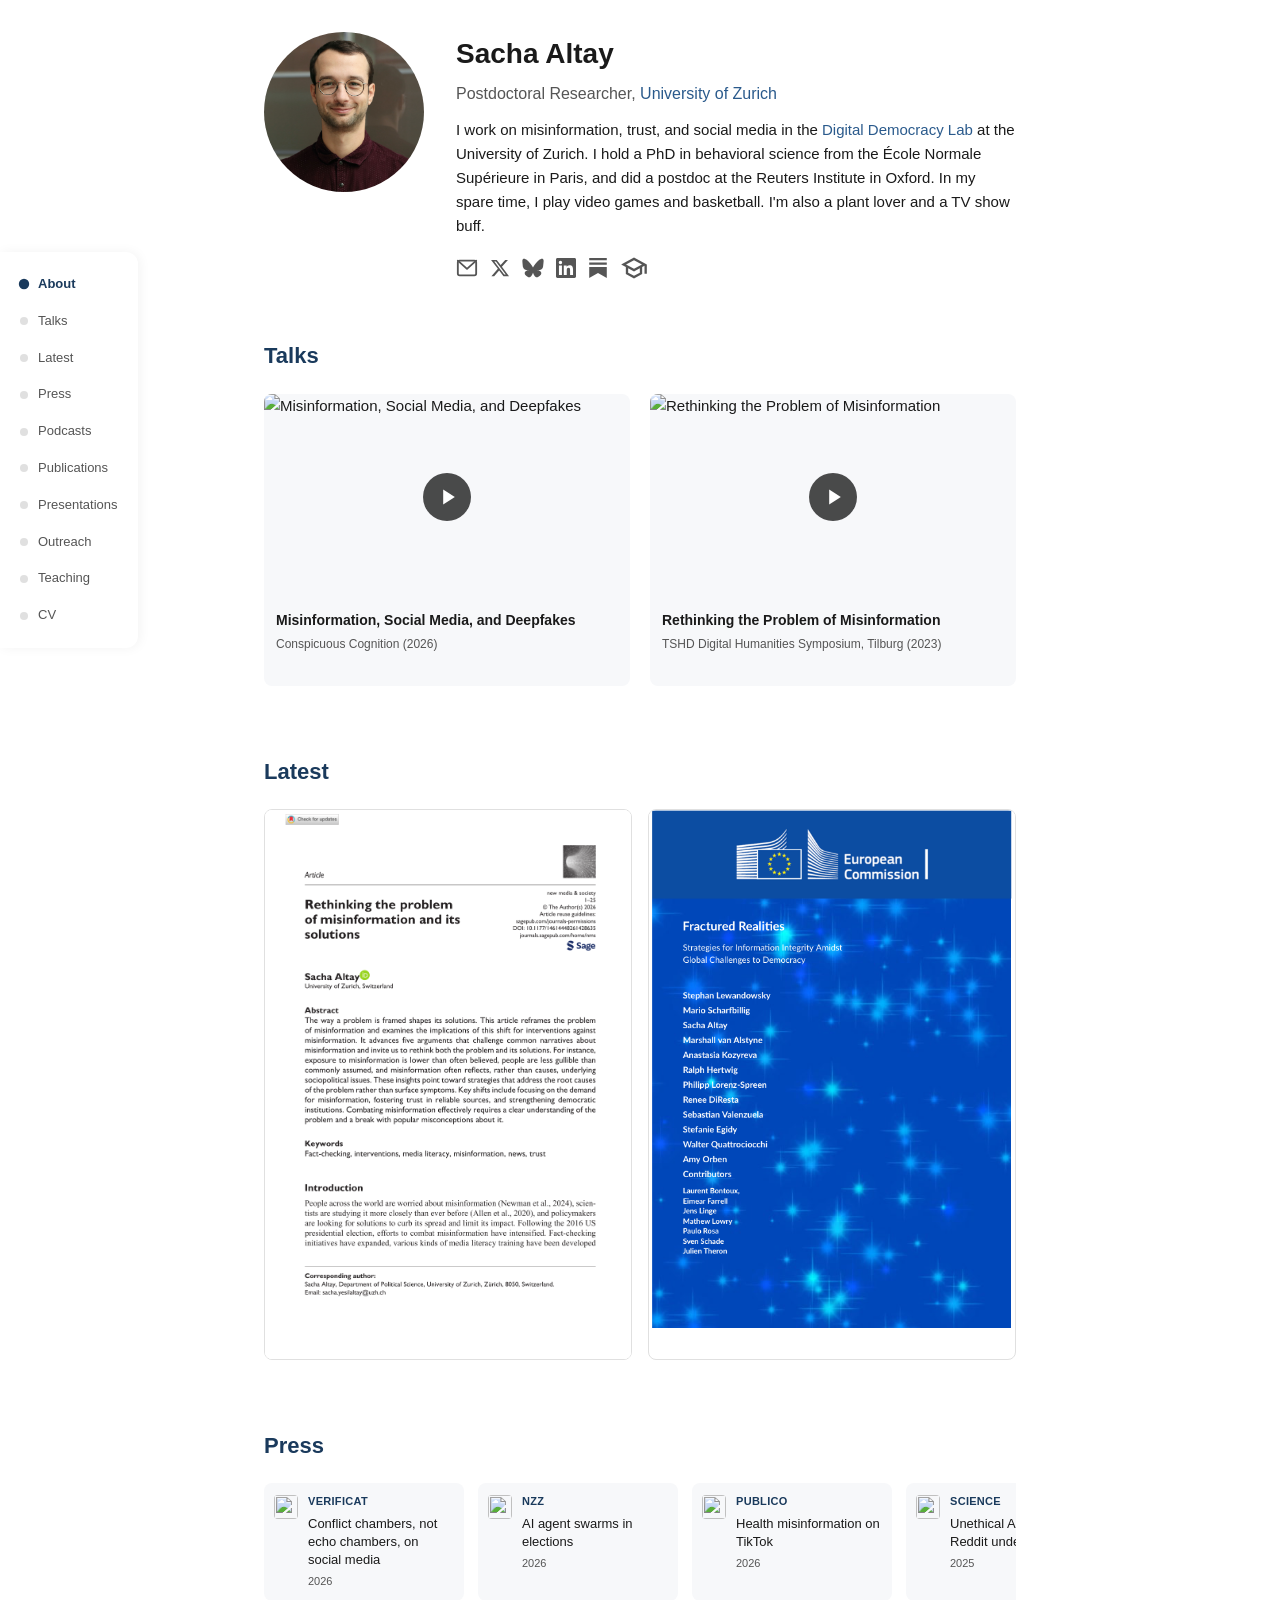
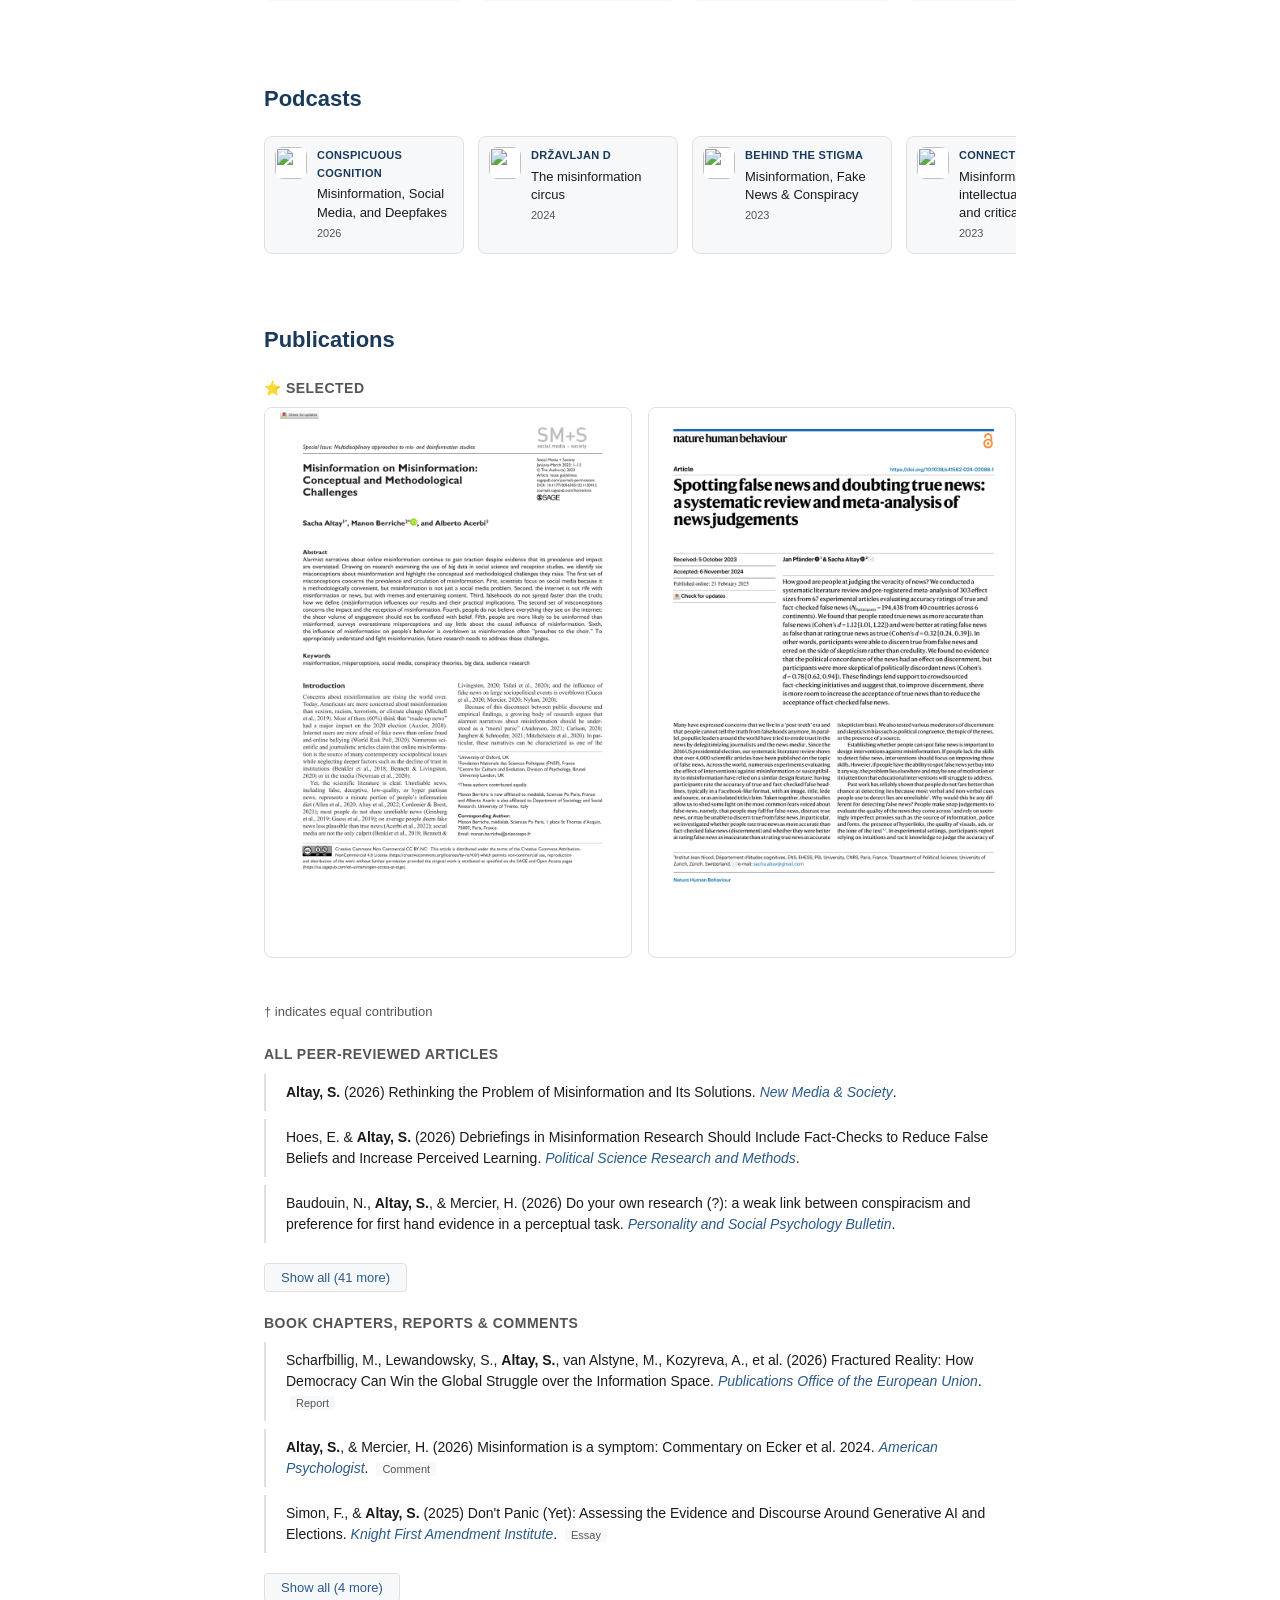
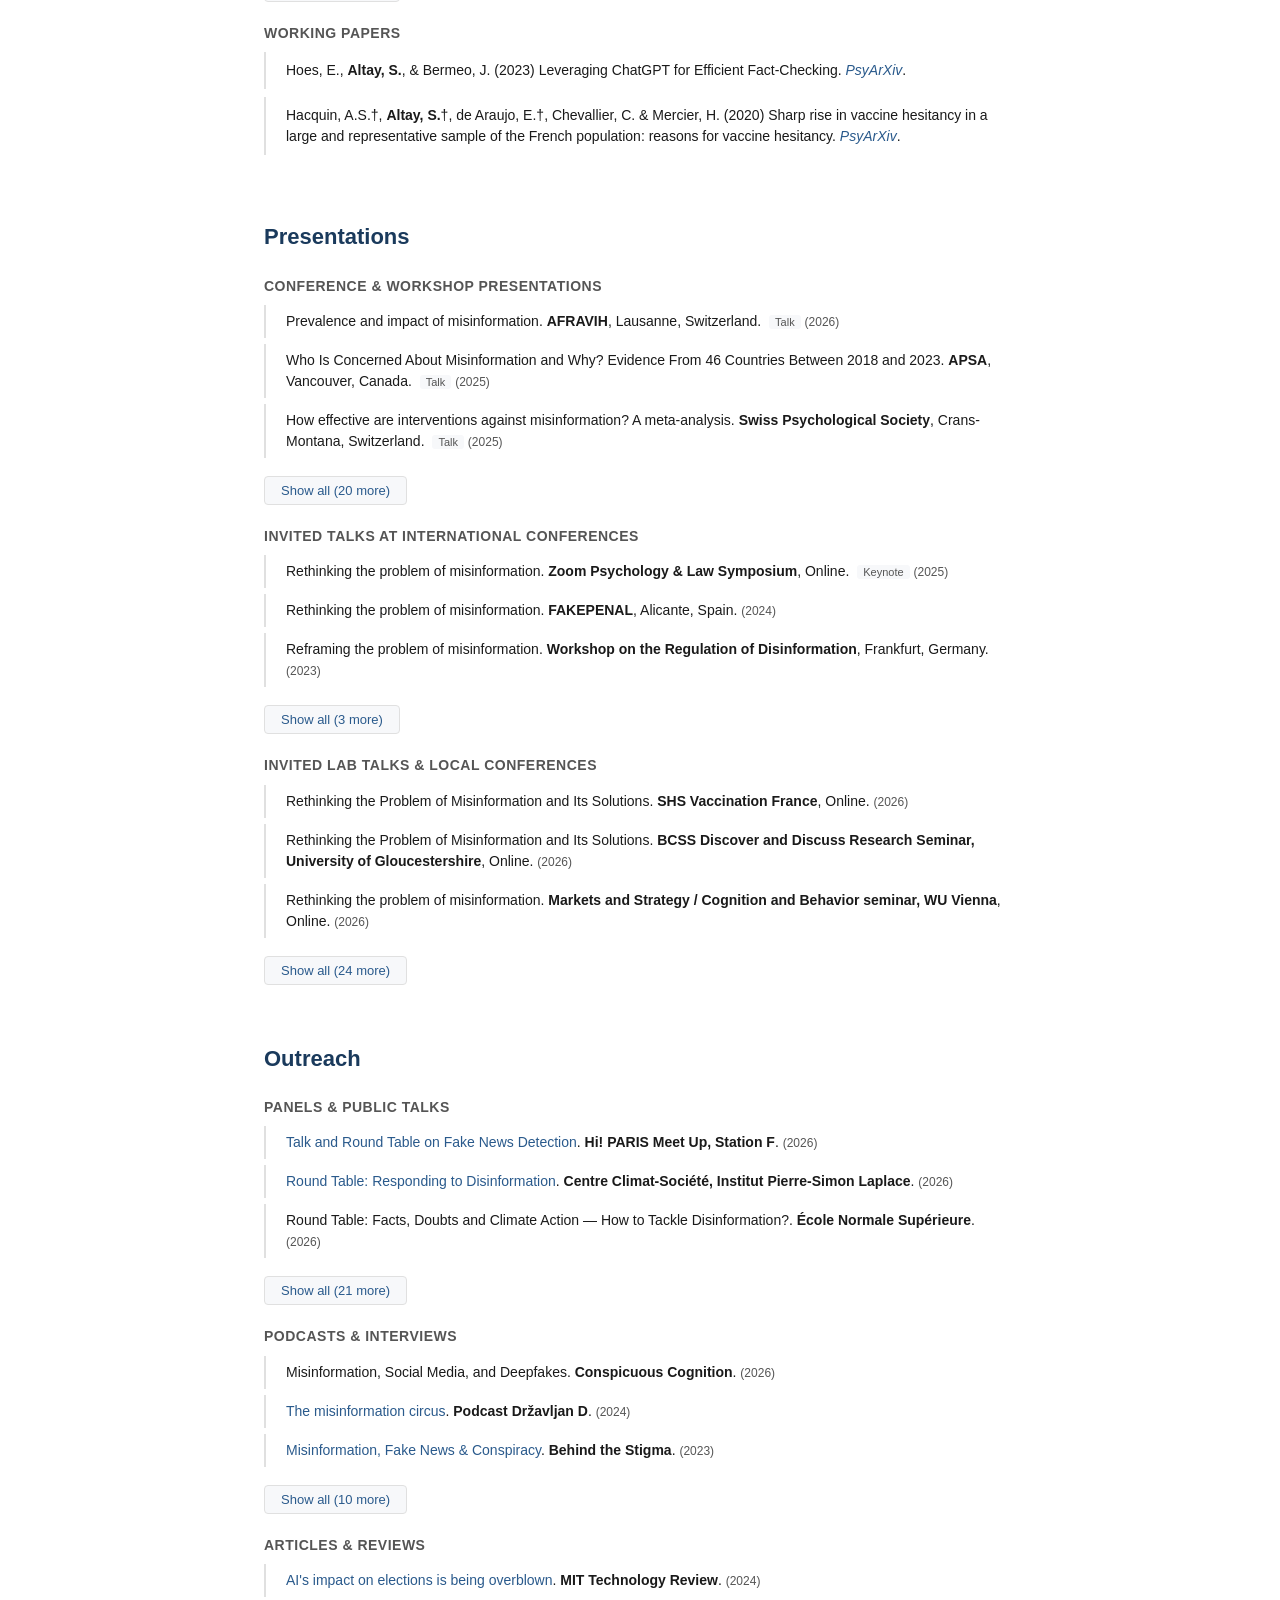
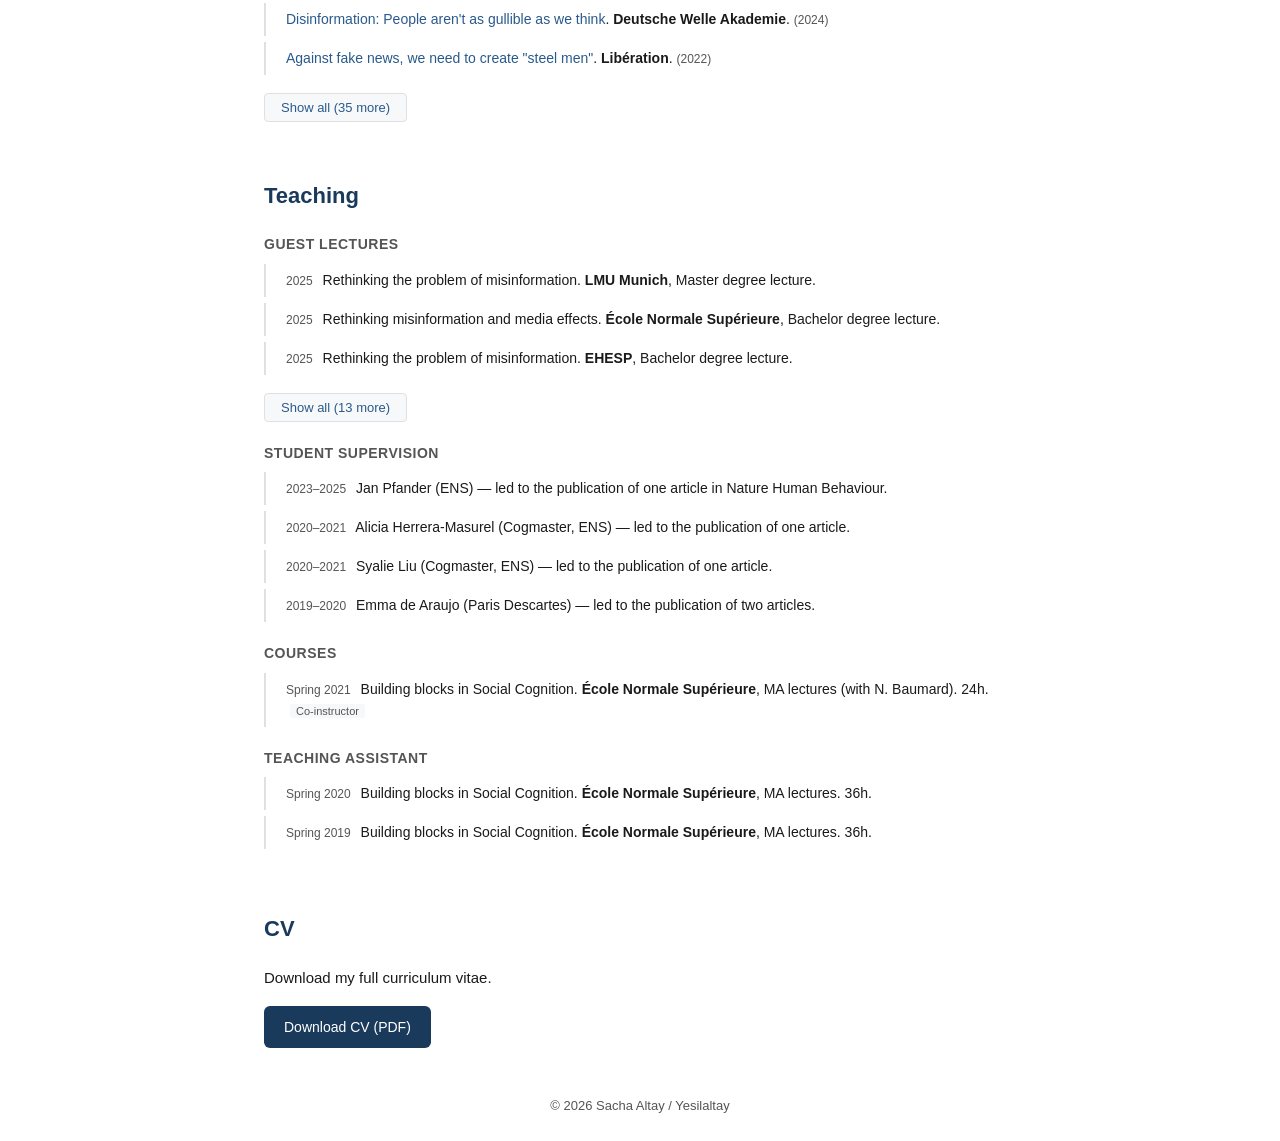
==== commit ae8da1aa: "Add copyright year to footer" ====
--- a/index.html
+++ b/index.html
@@ -66,6 +66,9 @@
     ]
   }
   </script>
+
+  <link rel="icon" type="image/svg+xml" href="favicon.svg">
+  <link rel="apple-touch-icon" href="apple-touch-icon.png">
 
   <link rel="stylesheet" href="assets/css/style.css">
 </head>
@@ -174,7 +177,7 @@
 </main>
 
 <footer>
-  Sacha Altay / Yesilaltay
+  &copy; 2026 Sacha Altay / Yesilaltay
 </footer>
 
 <script src="assets/js/data.js"></script>
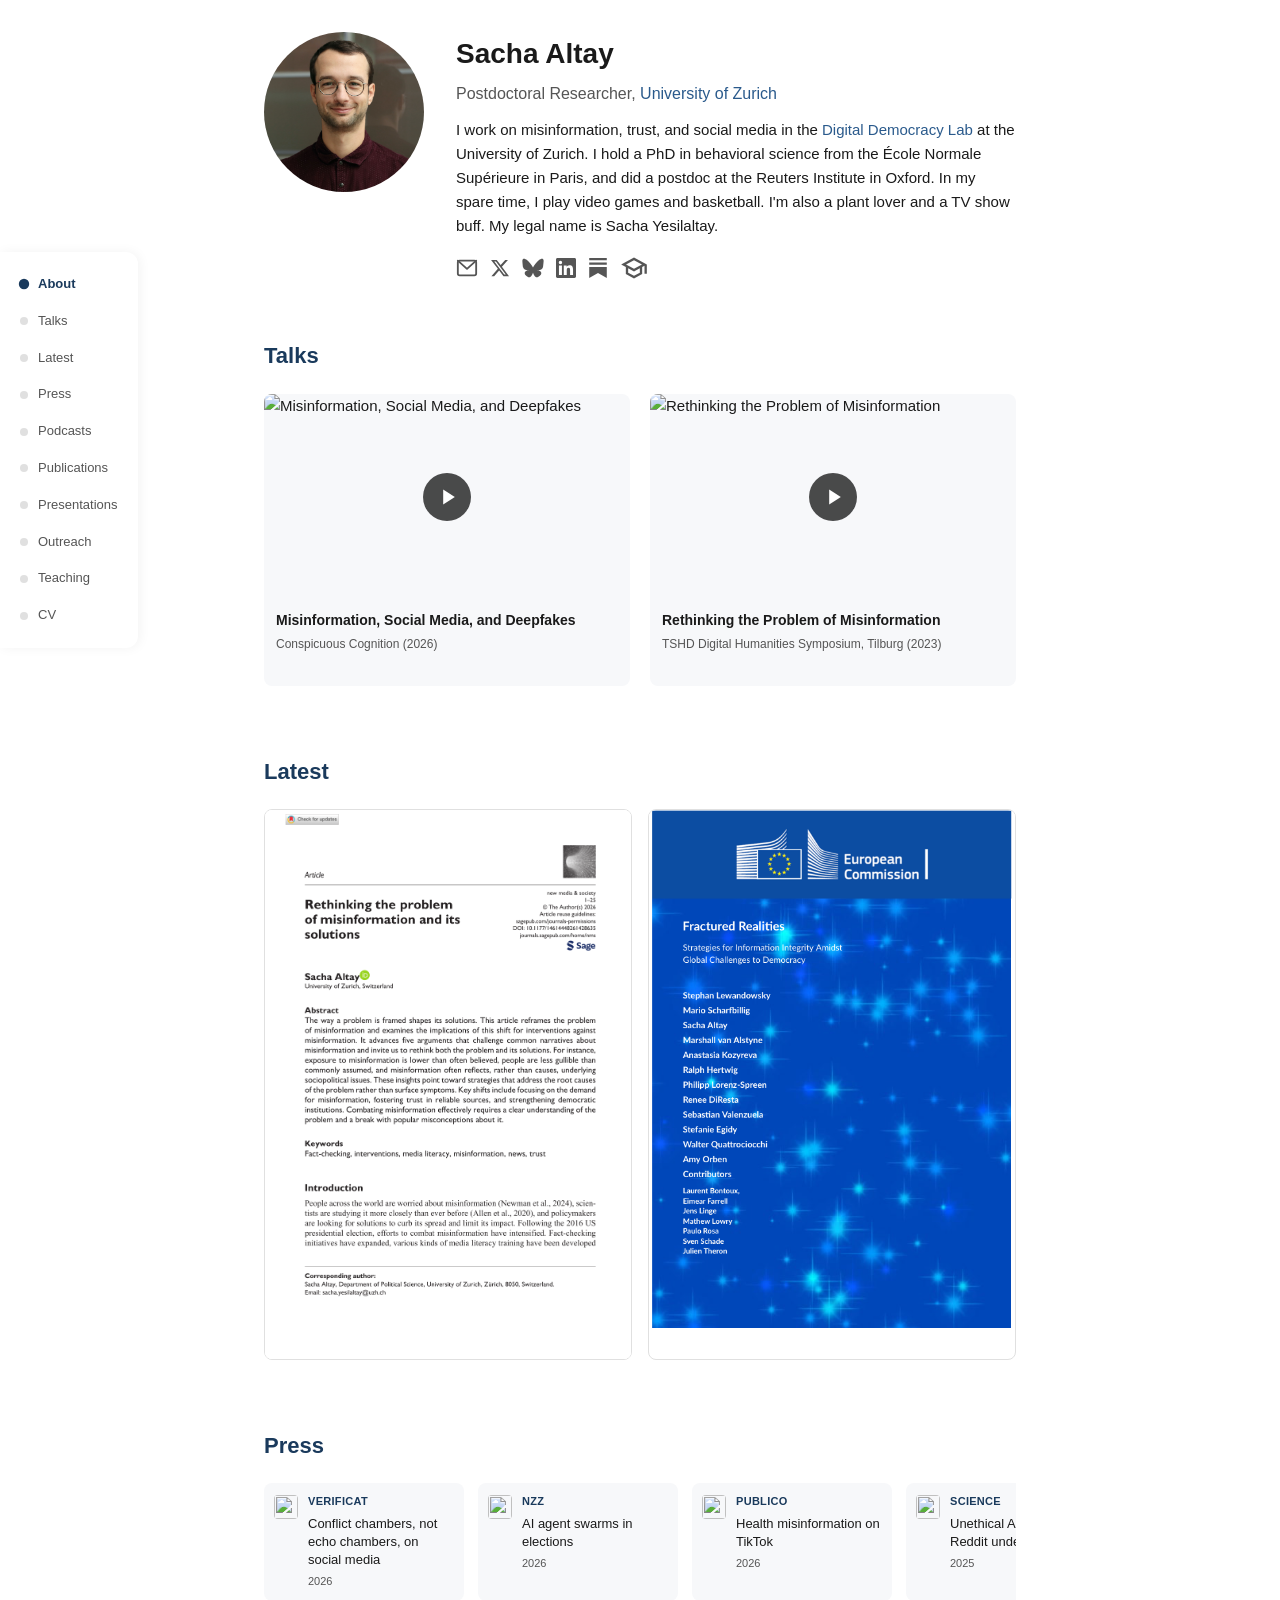
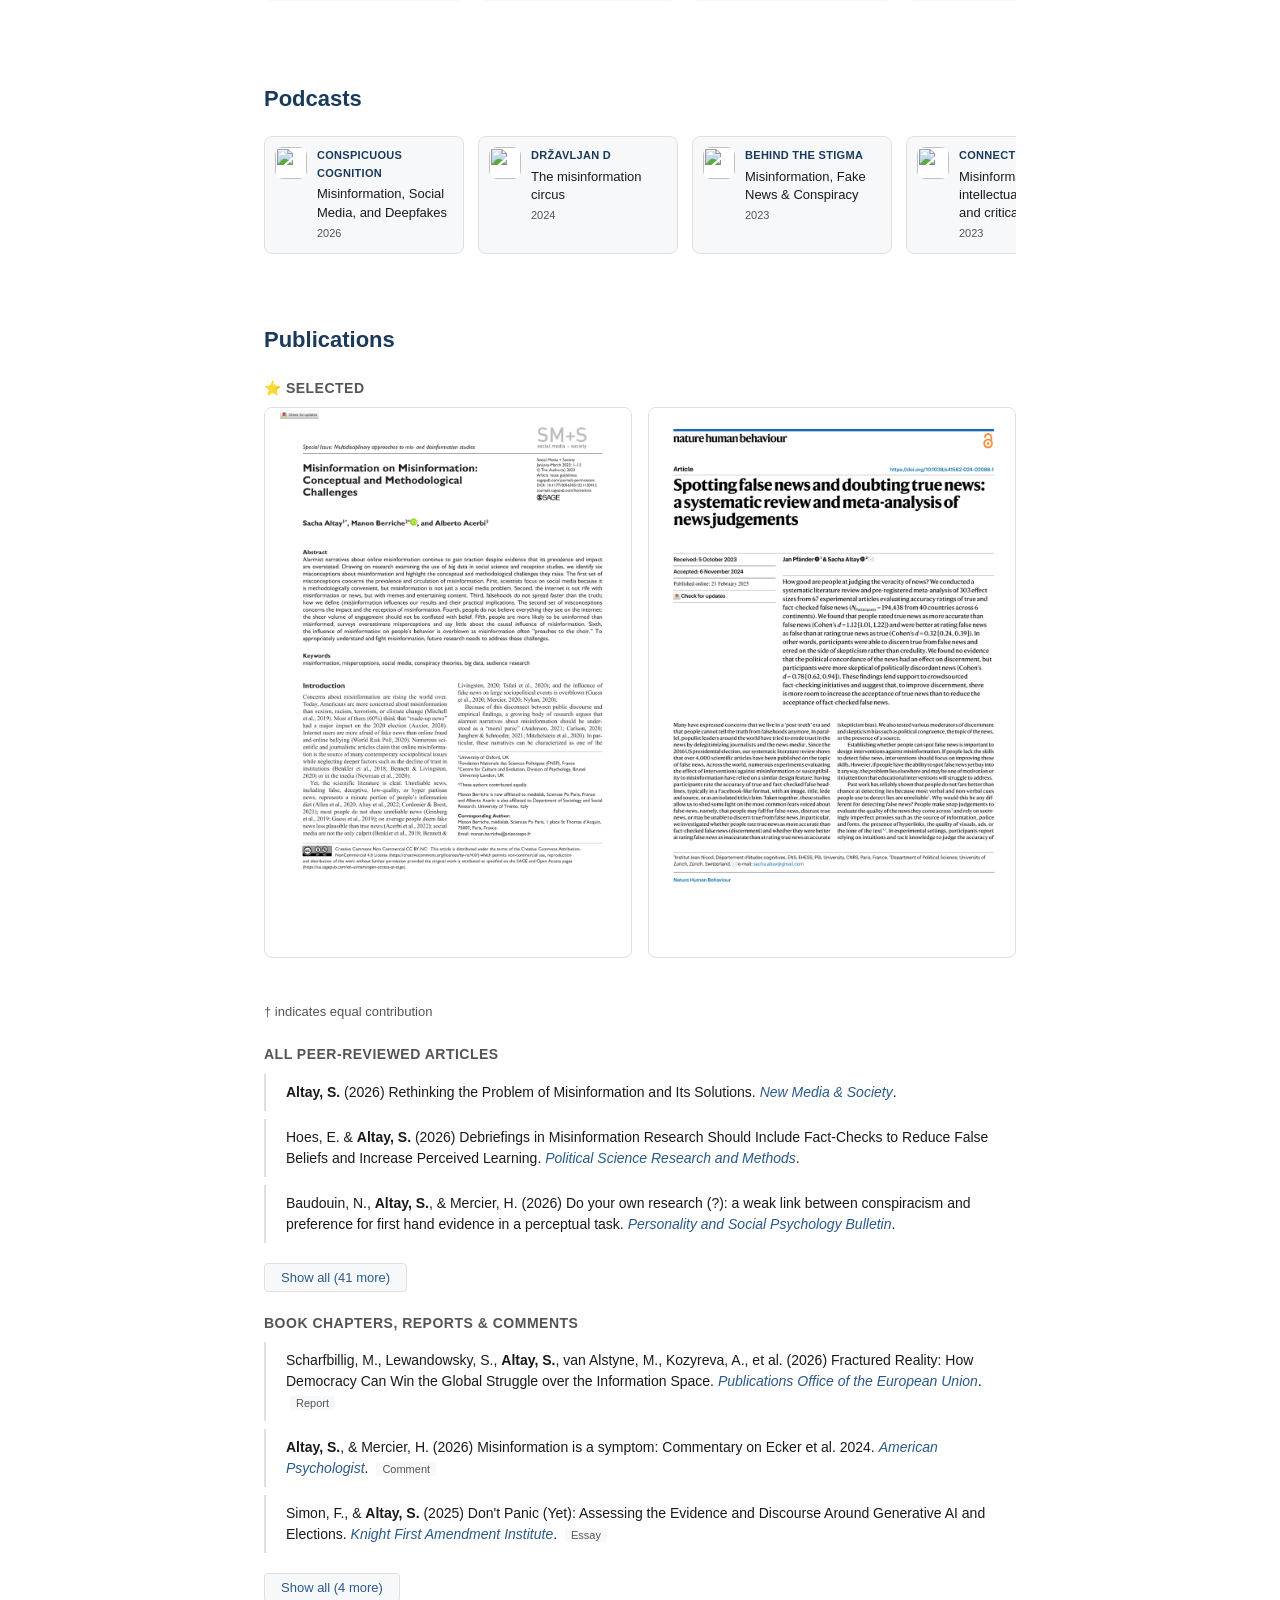
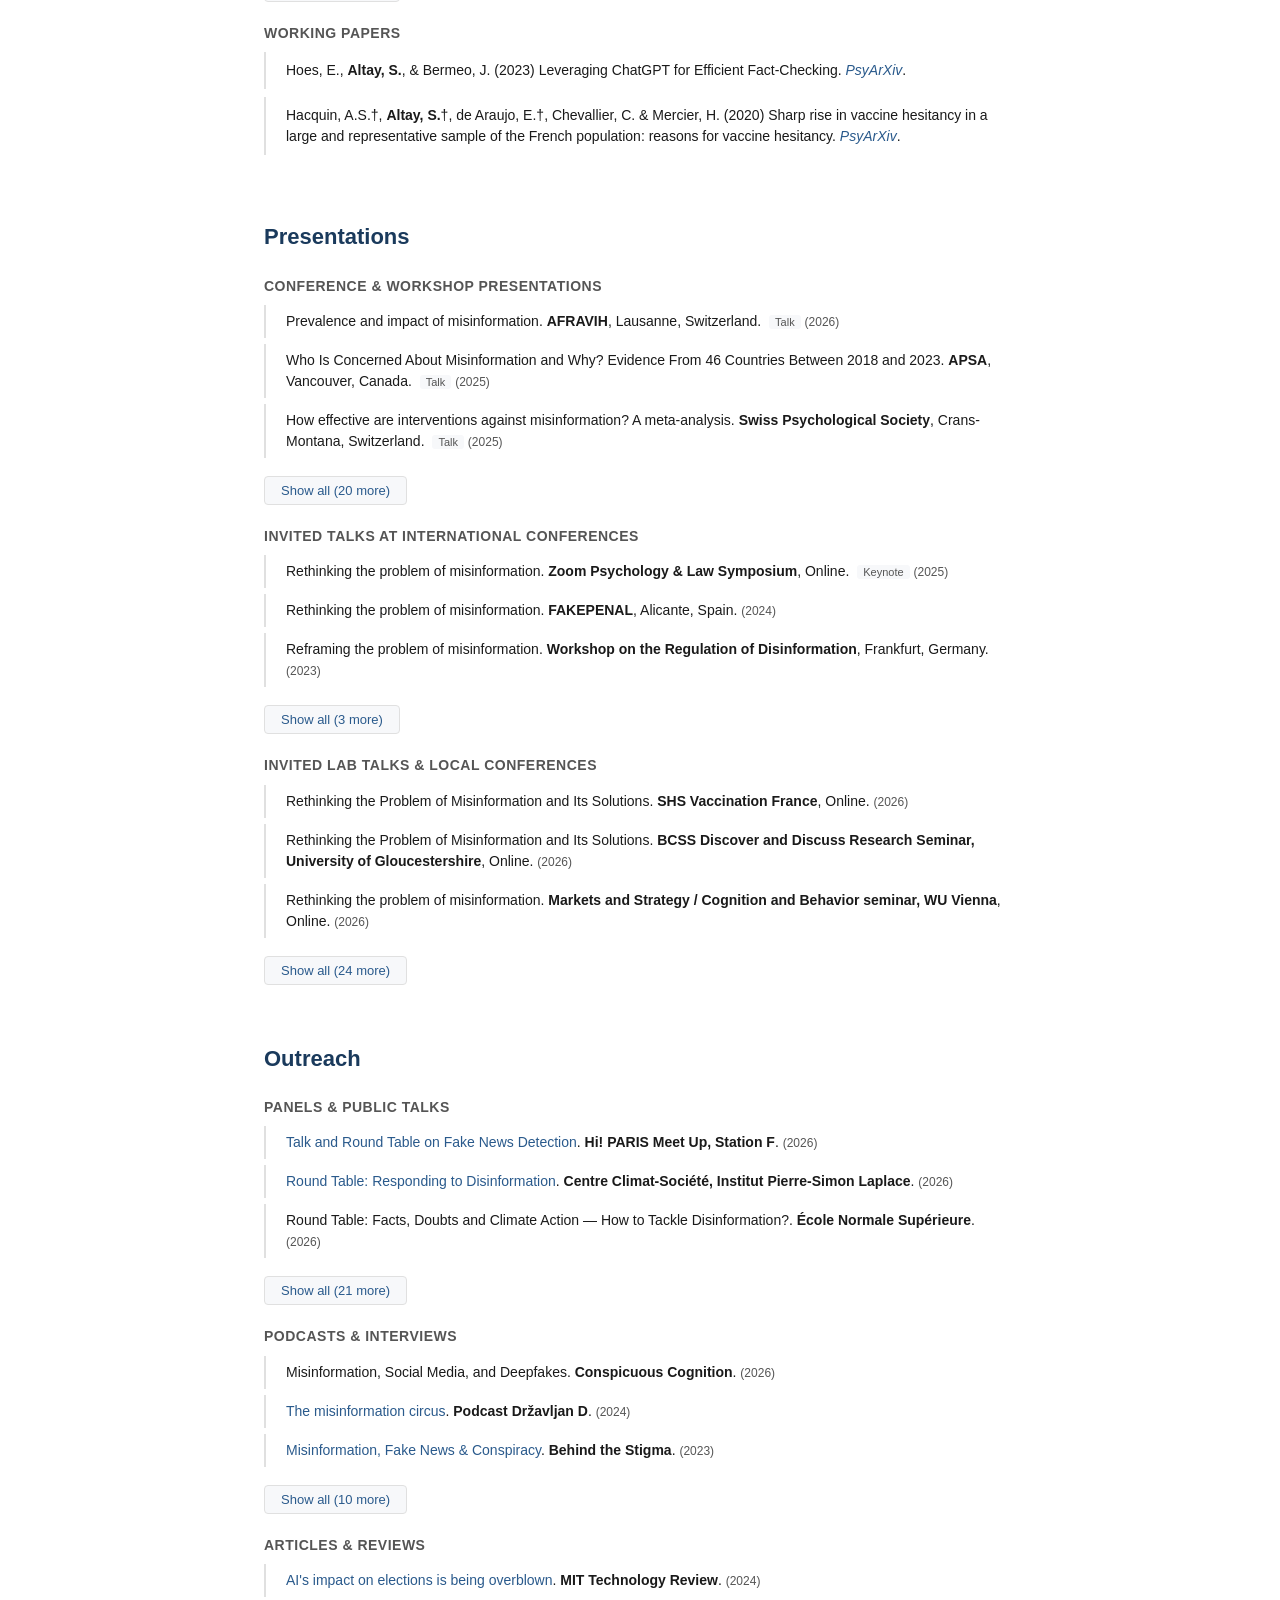
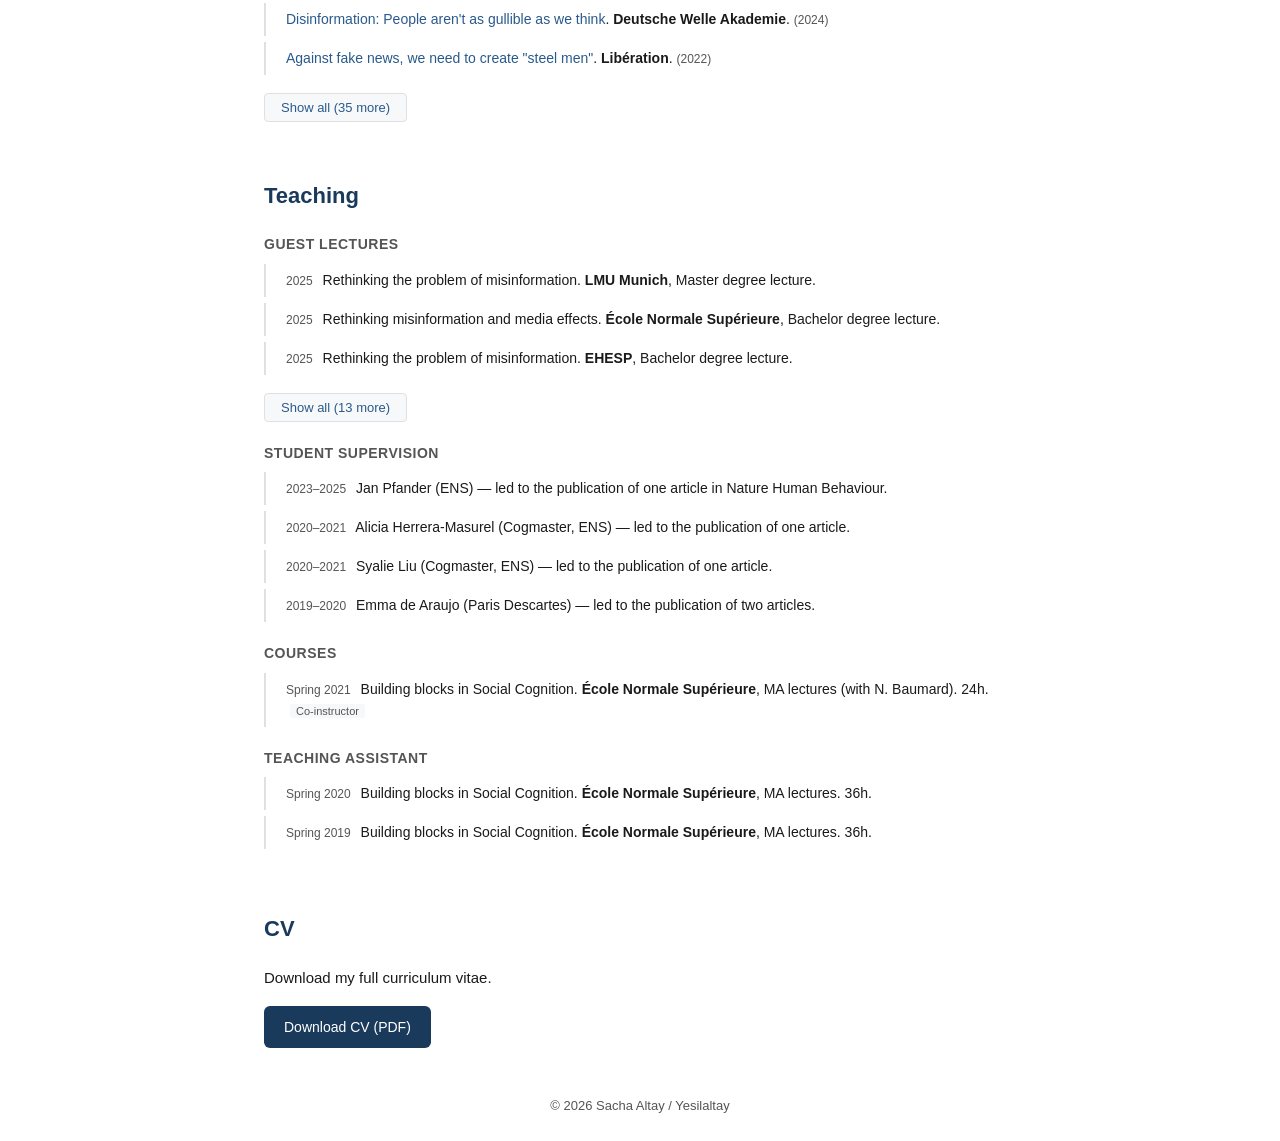
==== commit ad5bf8fb: "Add legal name note to bio" ====
--- a/index.html
+++ b/index.html
@@ -97,7 +97,7 @@
         <h1>Sacha Altay</h1>
         <div class="title">Postdoctoral Researcher, <a href="https://www.ipz.uzh.ch/en/about-us/people/employees/sayesi.html">University of Zurich</a></div>
         <div class="bio">
-          <p>I work on misinformation, trust, and social media in the <a href="https://www.fabriziogilardi.org/team/">Digital Democracy Lab</a> at the University of Zurich. I hold a PhD in behavioral science from the &Eacute;cole Normale Sup&eacute;rieure in Paris, and did a postdoc at the Reuters Institute in Oxford. In my spare time, I play video games and basketball. I'm also a plant lover and a TV show buff.</p>
+          <p>I work on misinformation, trust, and social media in the <a href="https://www.fabriziogilardi.org/team/">Digital Democracy Lab</a> at the University of Zurich. I hold a PhD in behavioral science from the &Eacute;cole Normale Sup&eacute;rieure in Paris, and did a postdoc at the Reuters Institute in Oxford. In my spare time, I play video games and basketball. I'm also a plant lover and a TV show buff. My legal name is Sacha Yesilaltay.</p>
         </div>
         <div class="about-links">
           <!-- Email -->
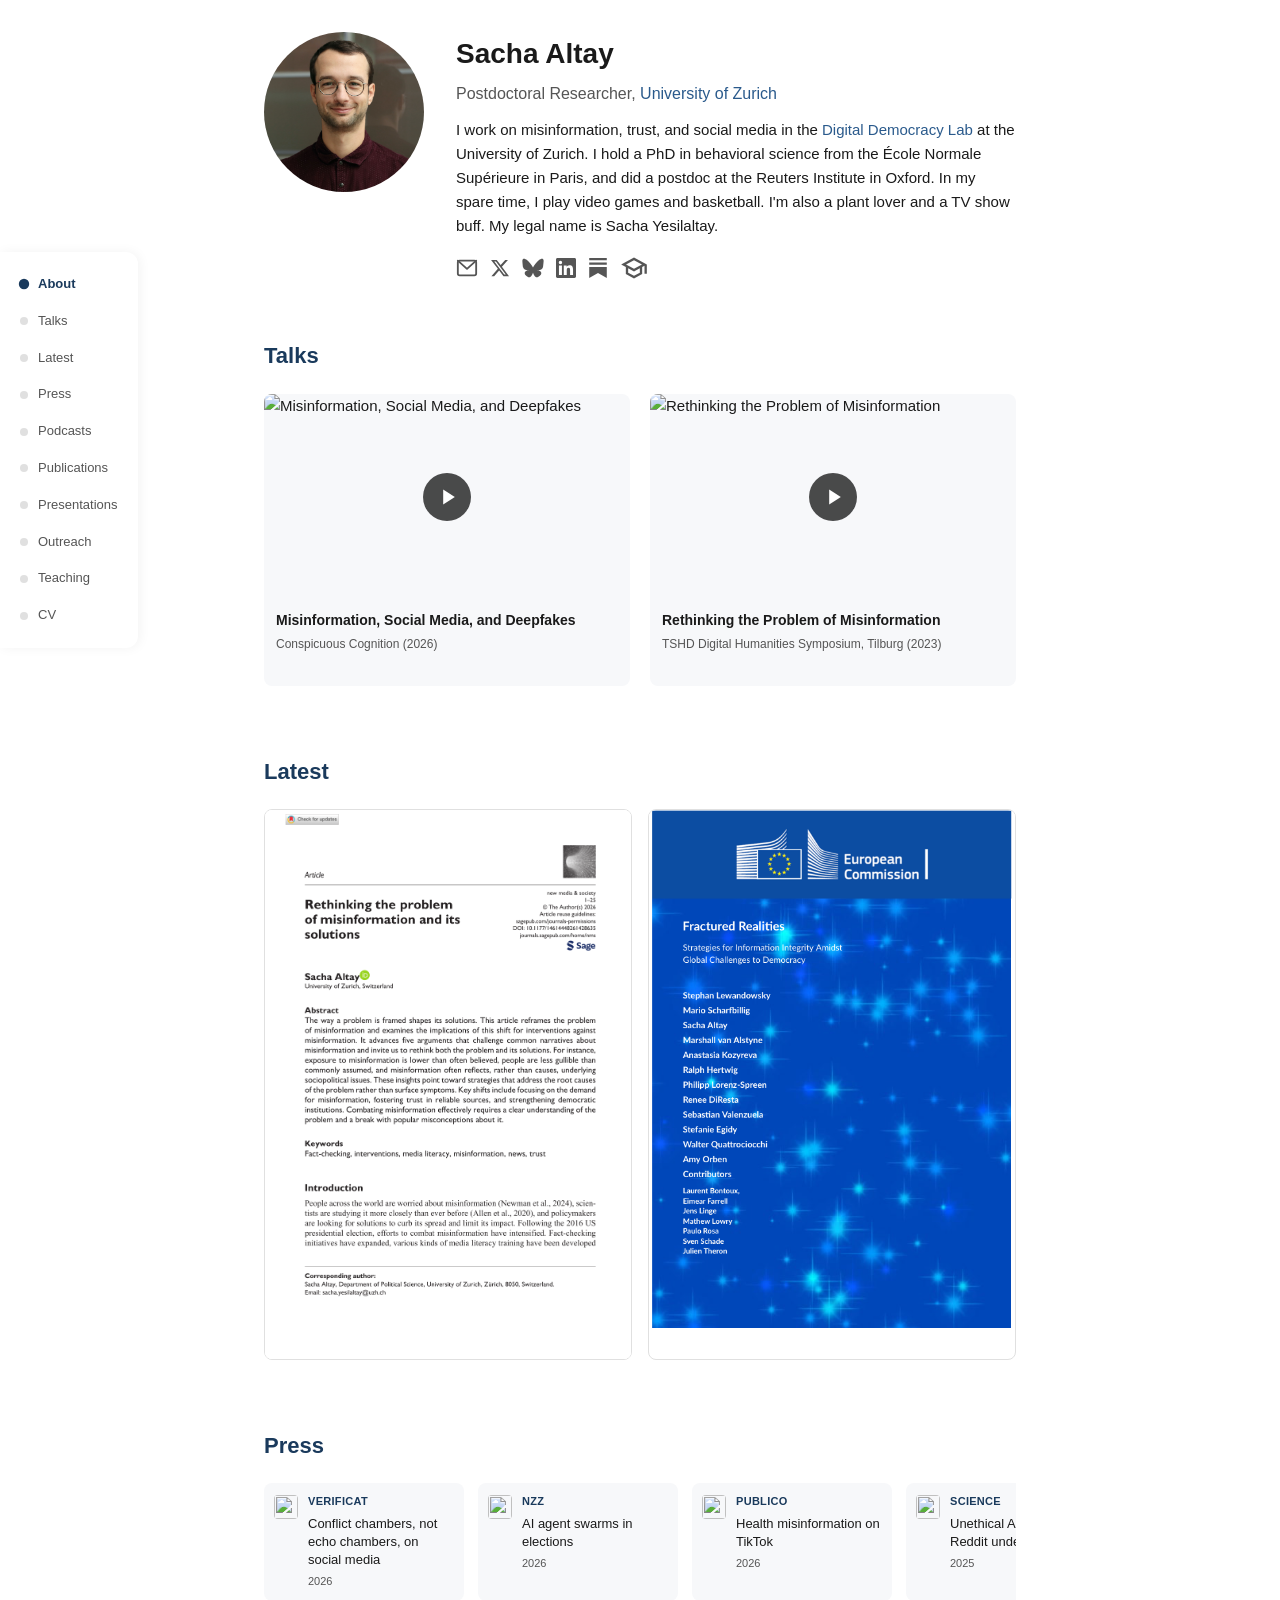
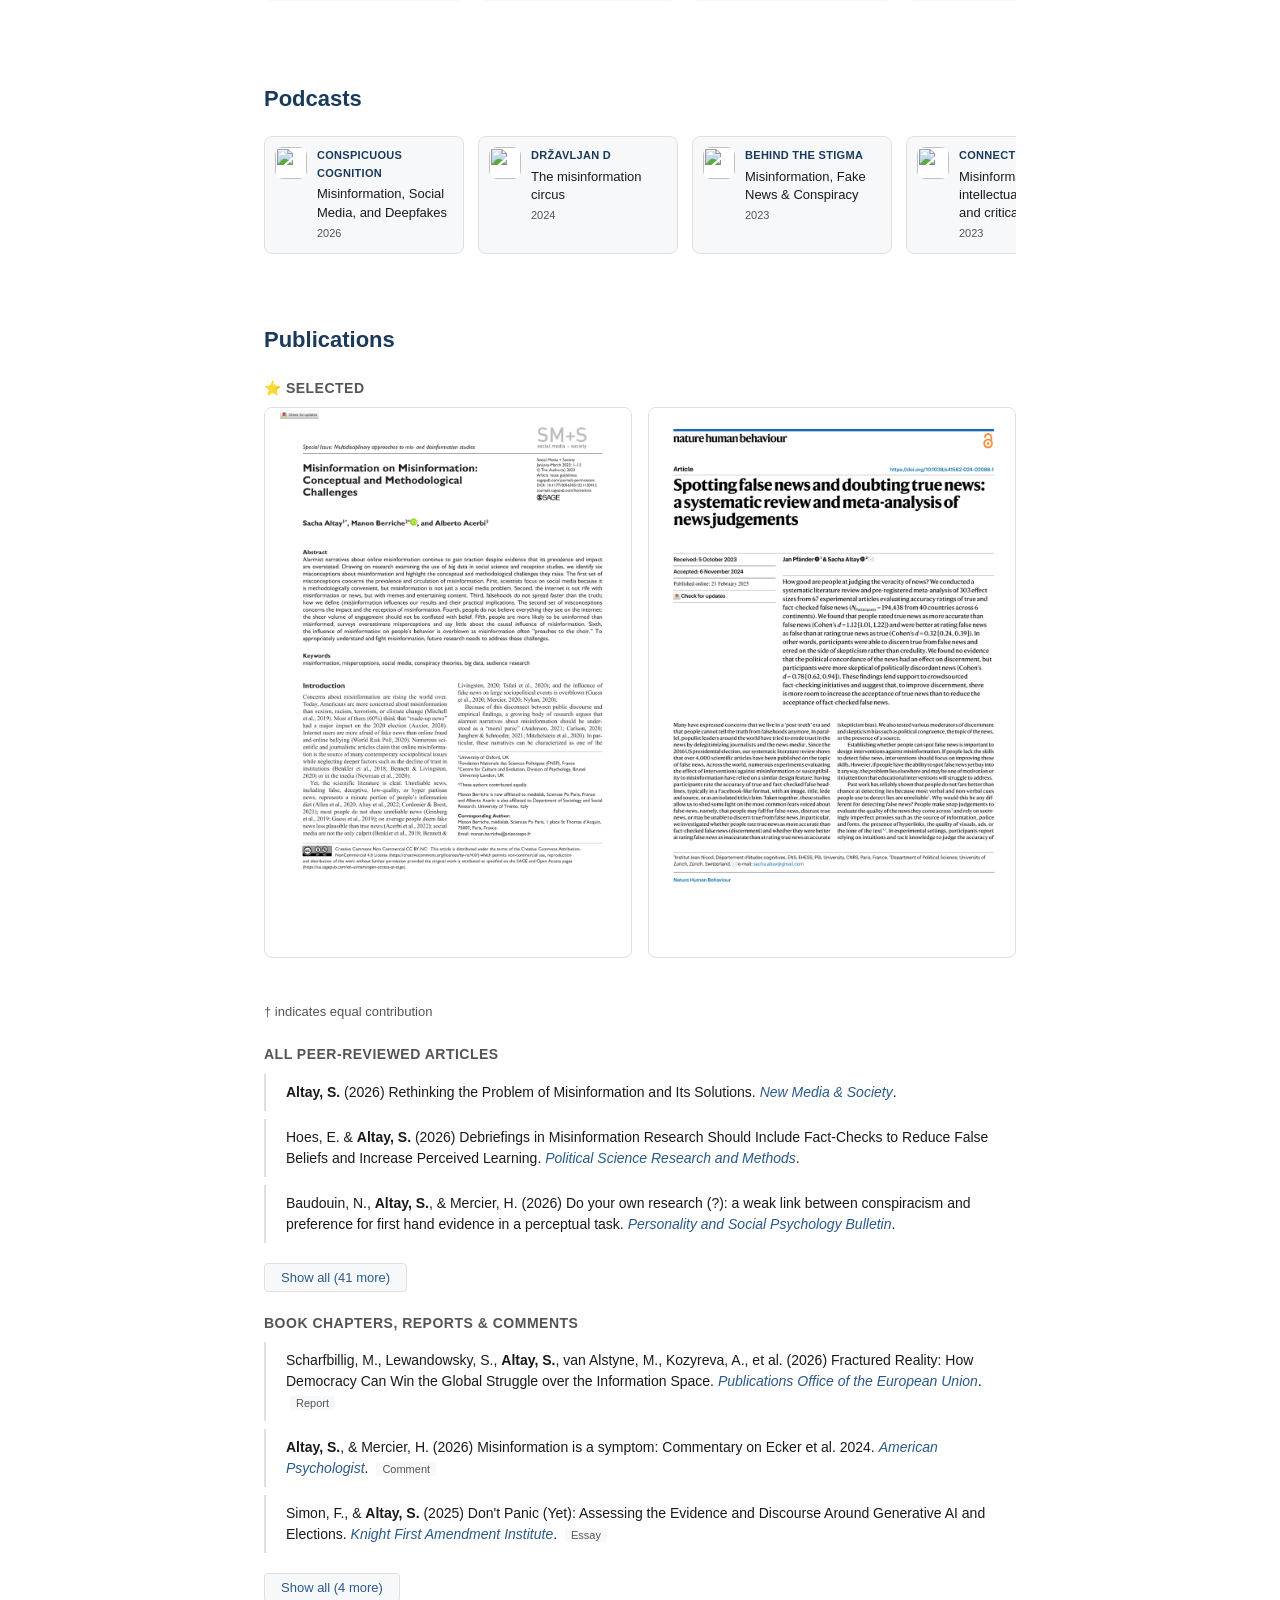
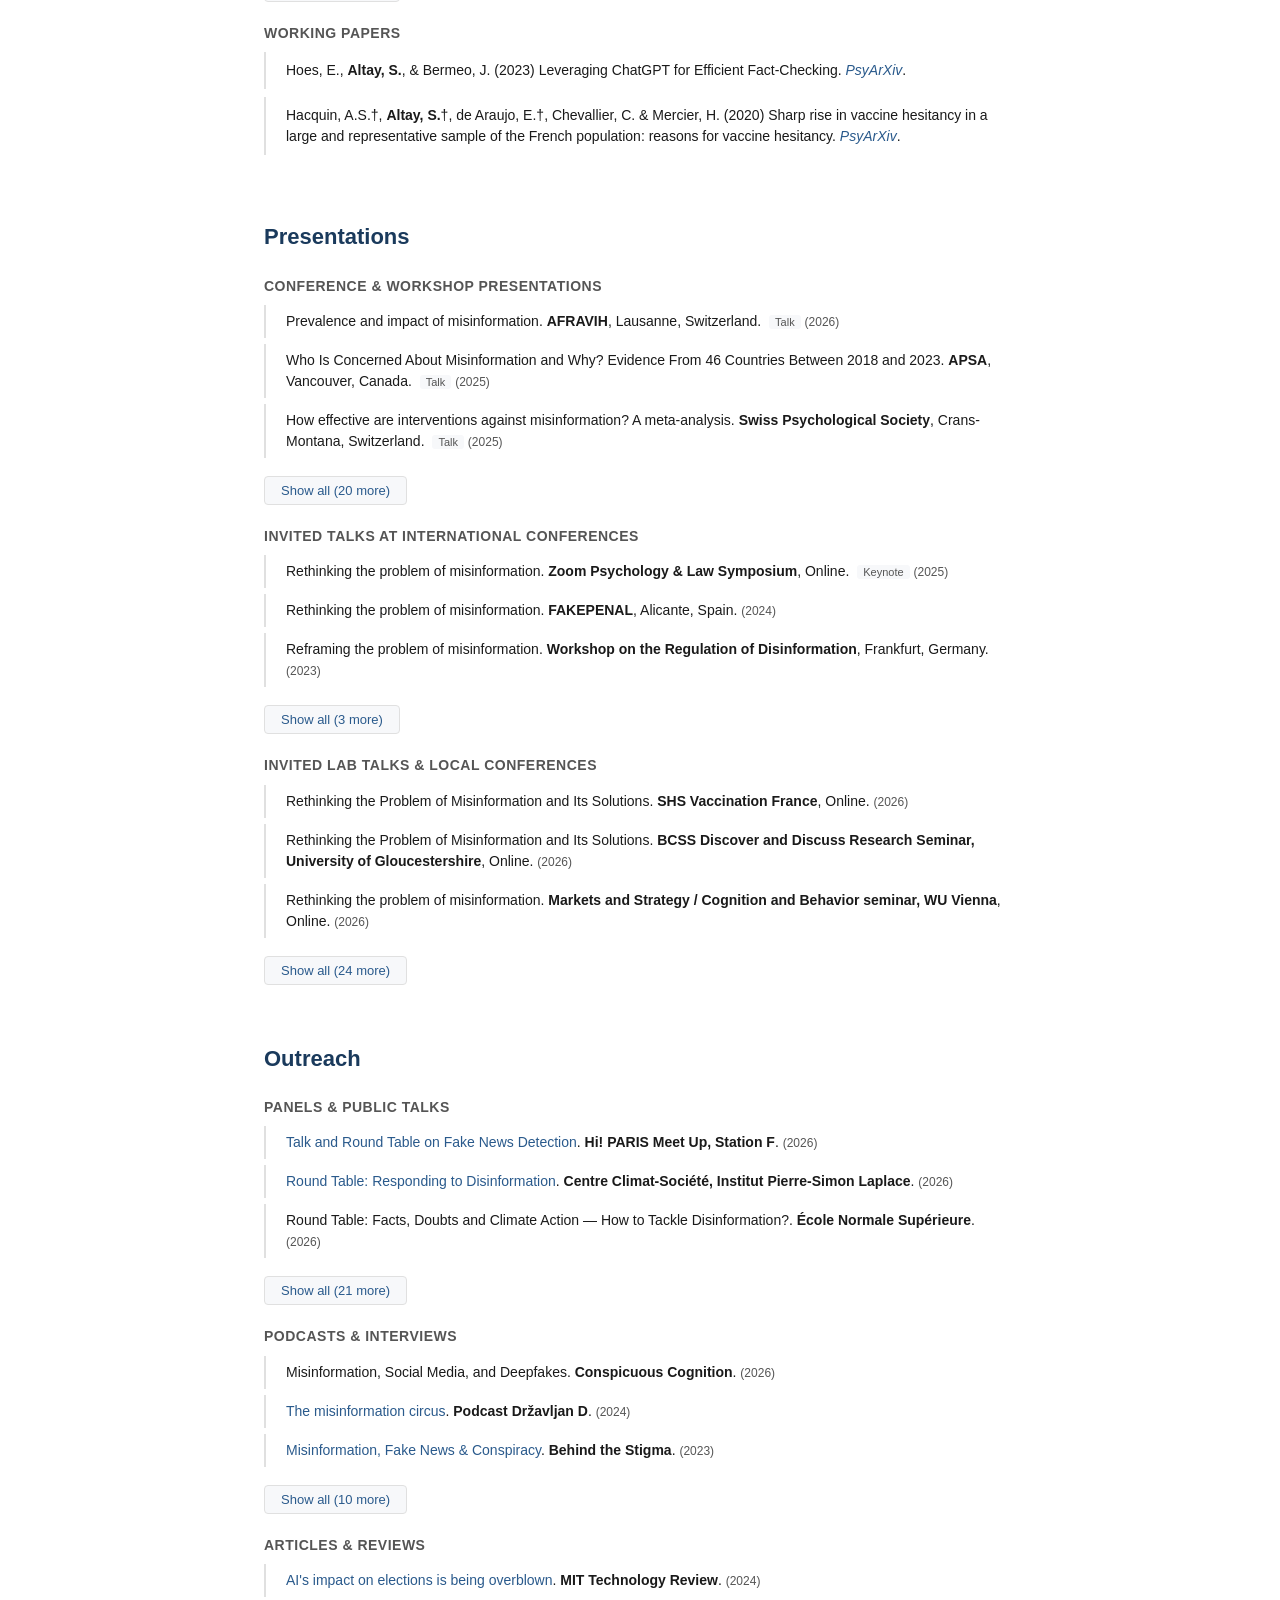
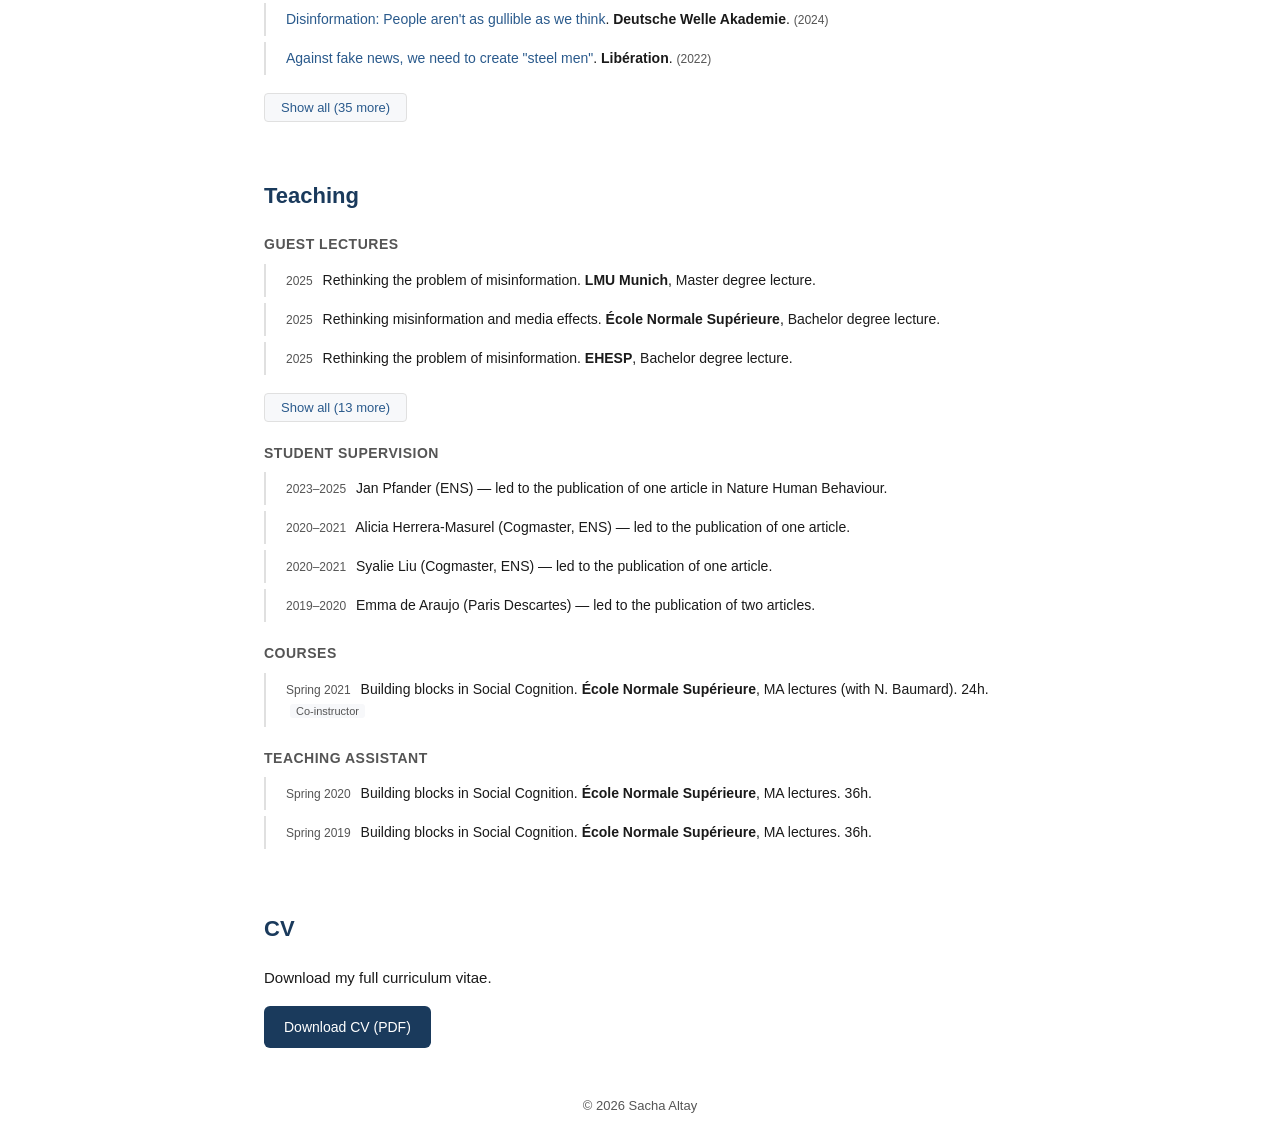
==== commit eeb4489b: "Simplify footer to Sacha Altay" ====
--- a/index.html
+++ b/index.html
@@ -177,7 +177,7 @@
 </main>
 
 <footer>
-  &copy; 2026 Sacha Altay / Yesilaltay
+  &copy; 2026 Sacha Altay
 </footer>
 
 <script src="assets/js/data.js"></script>
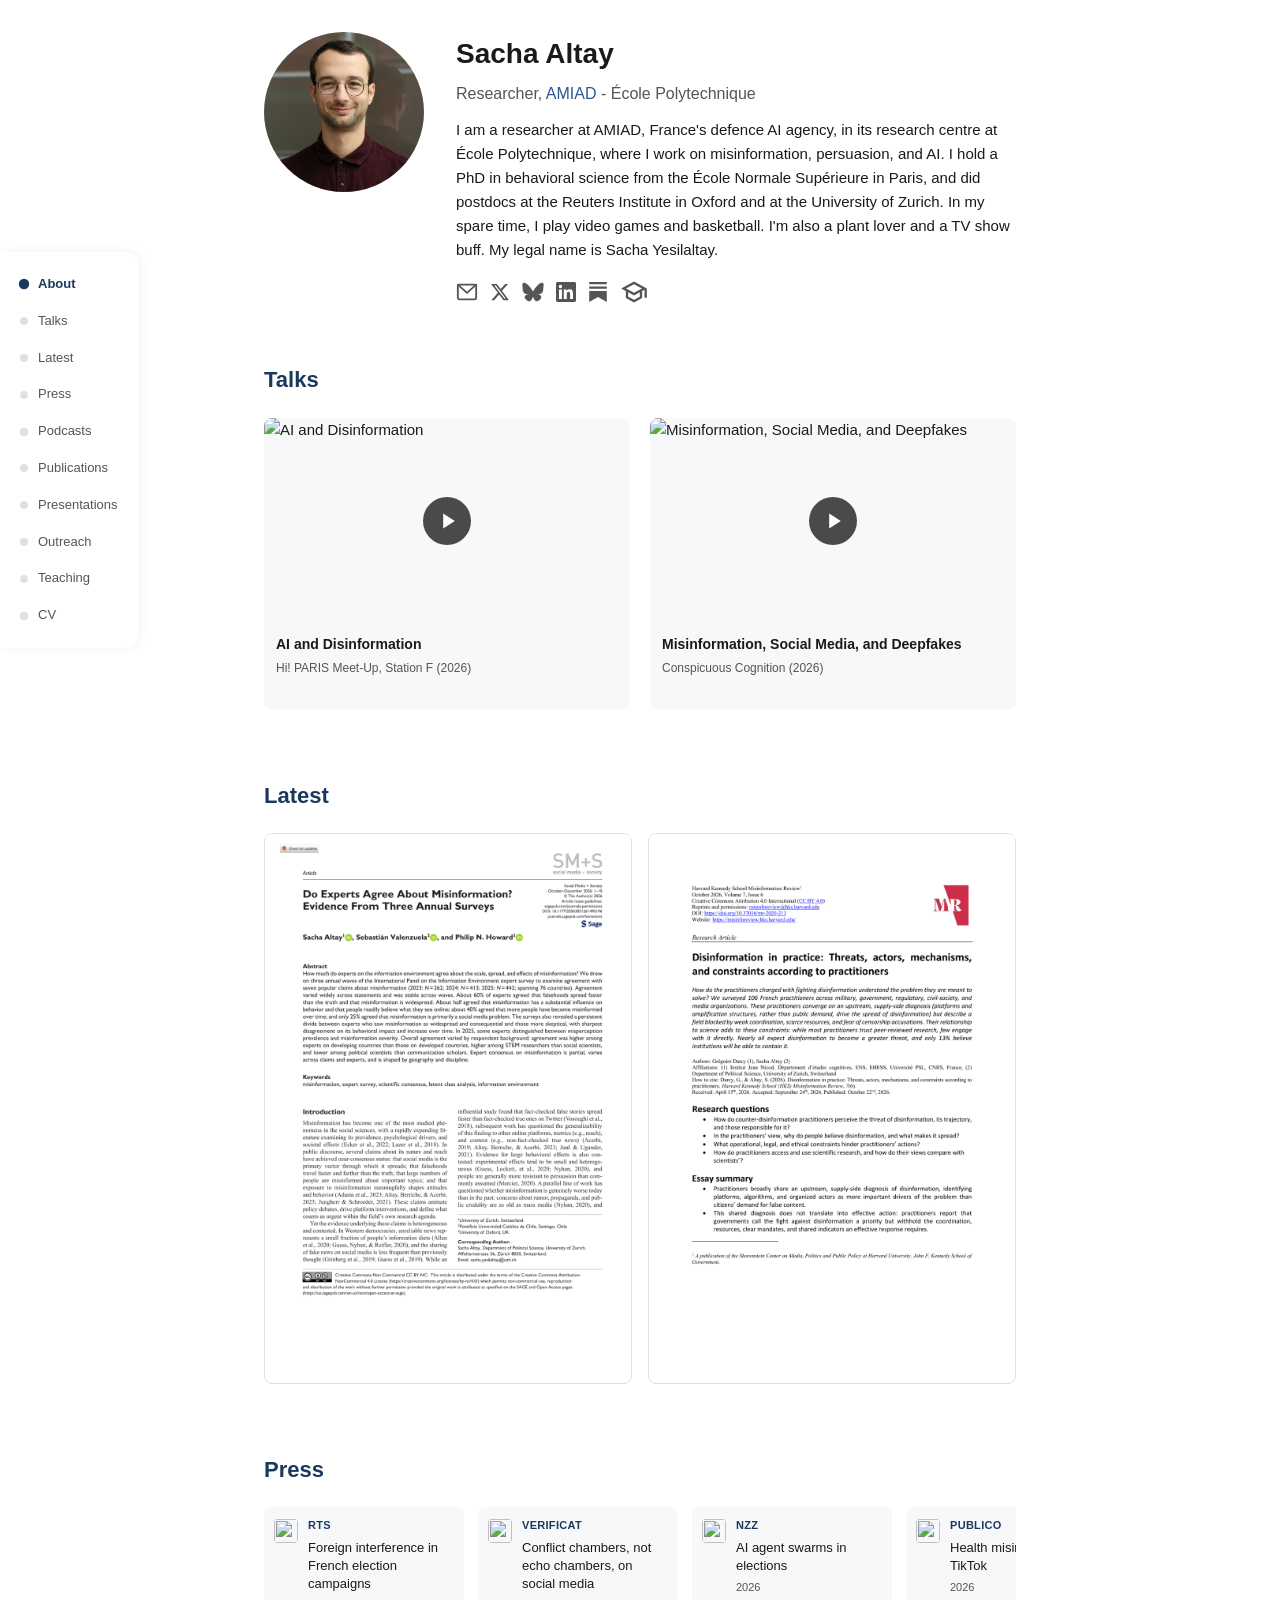
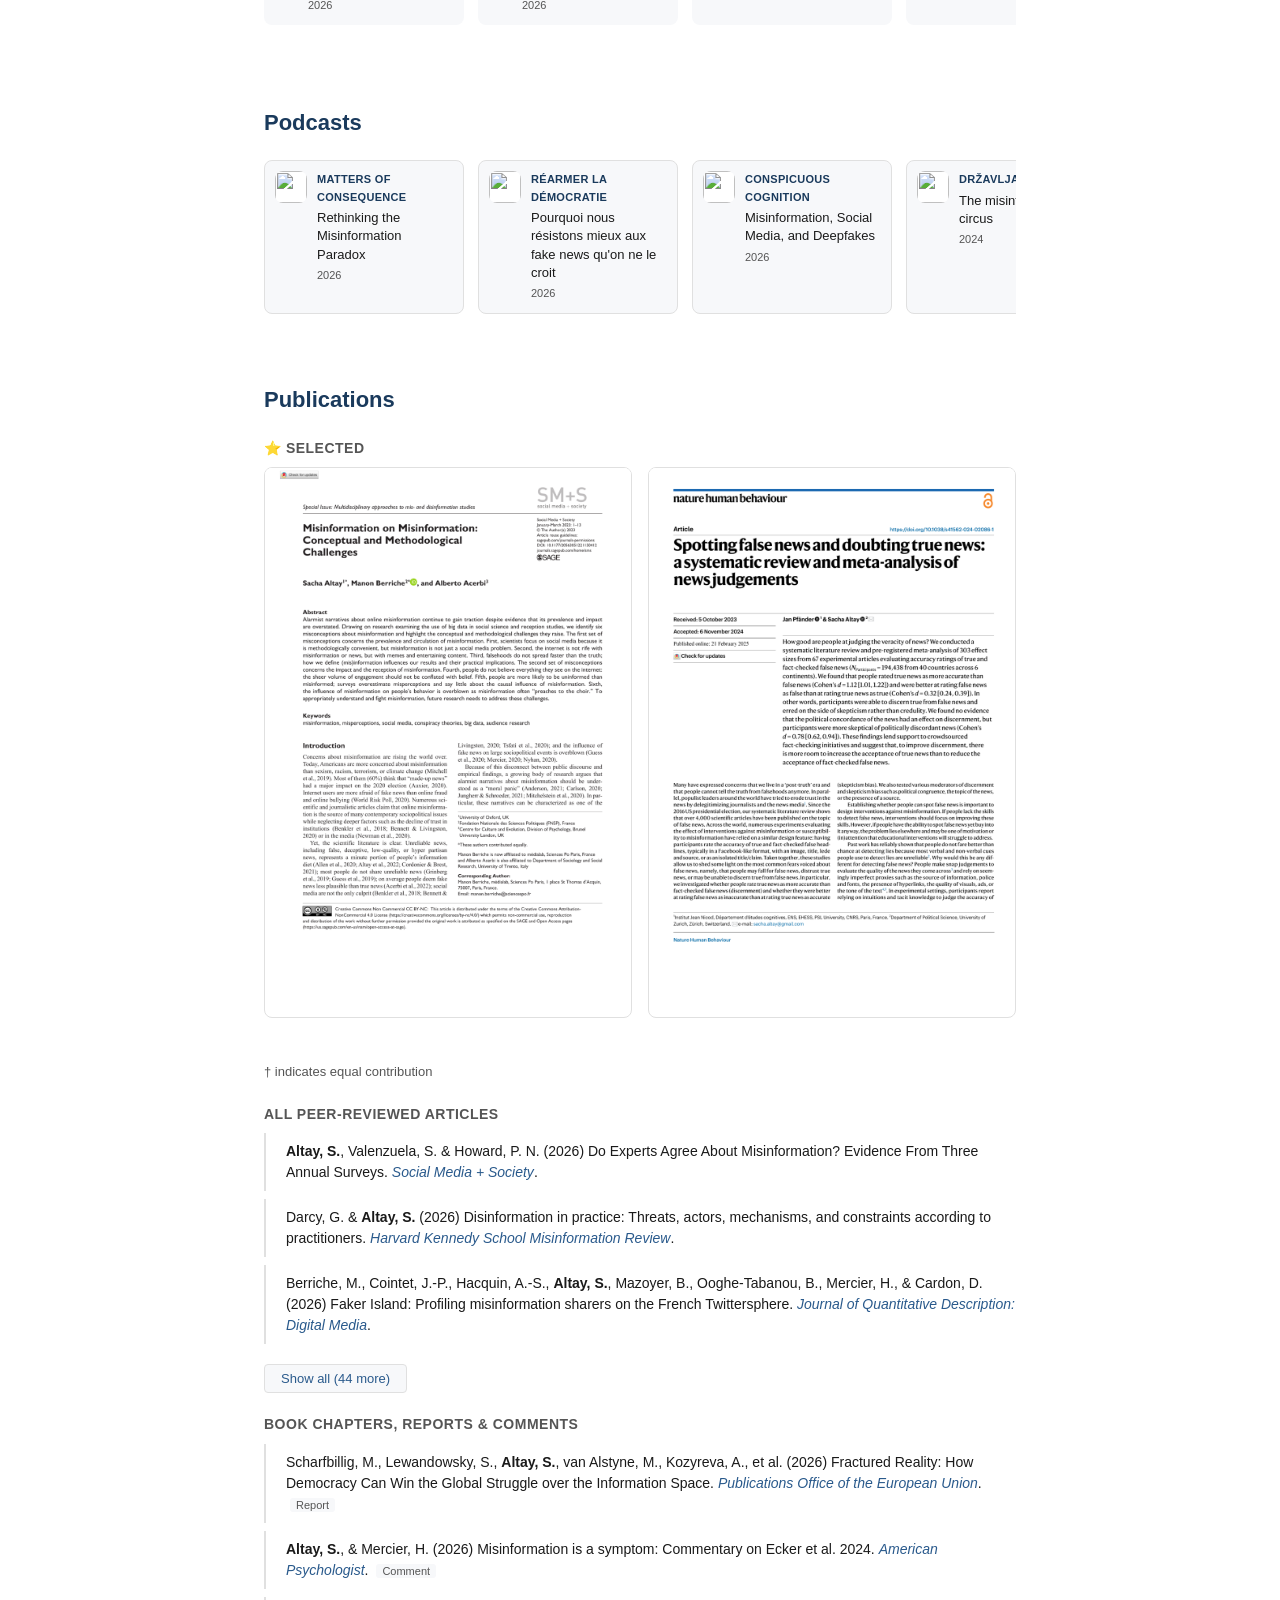
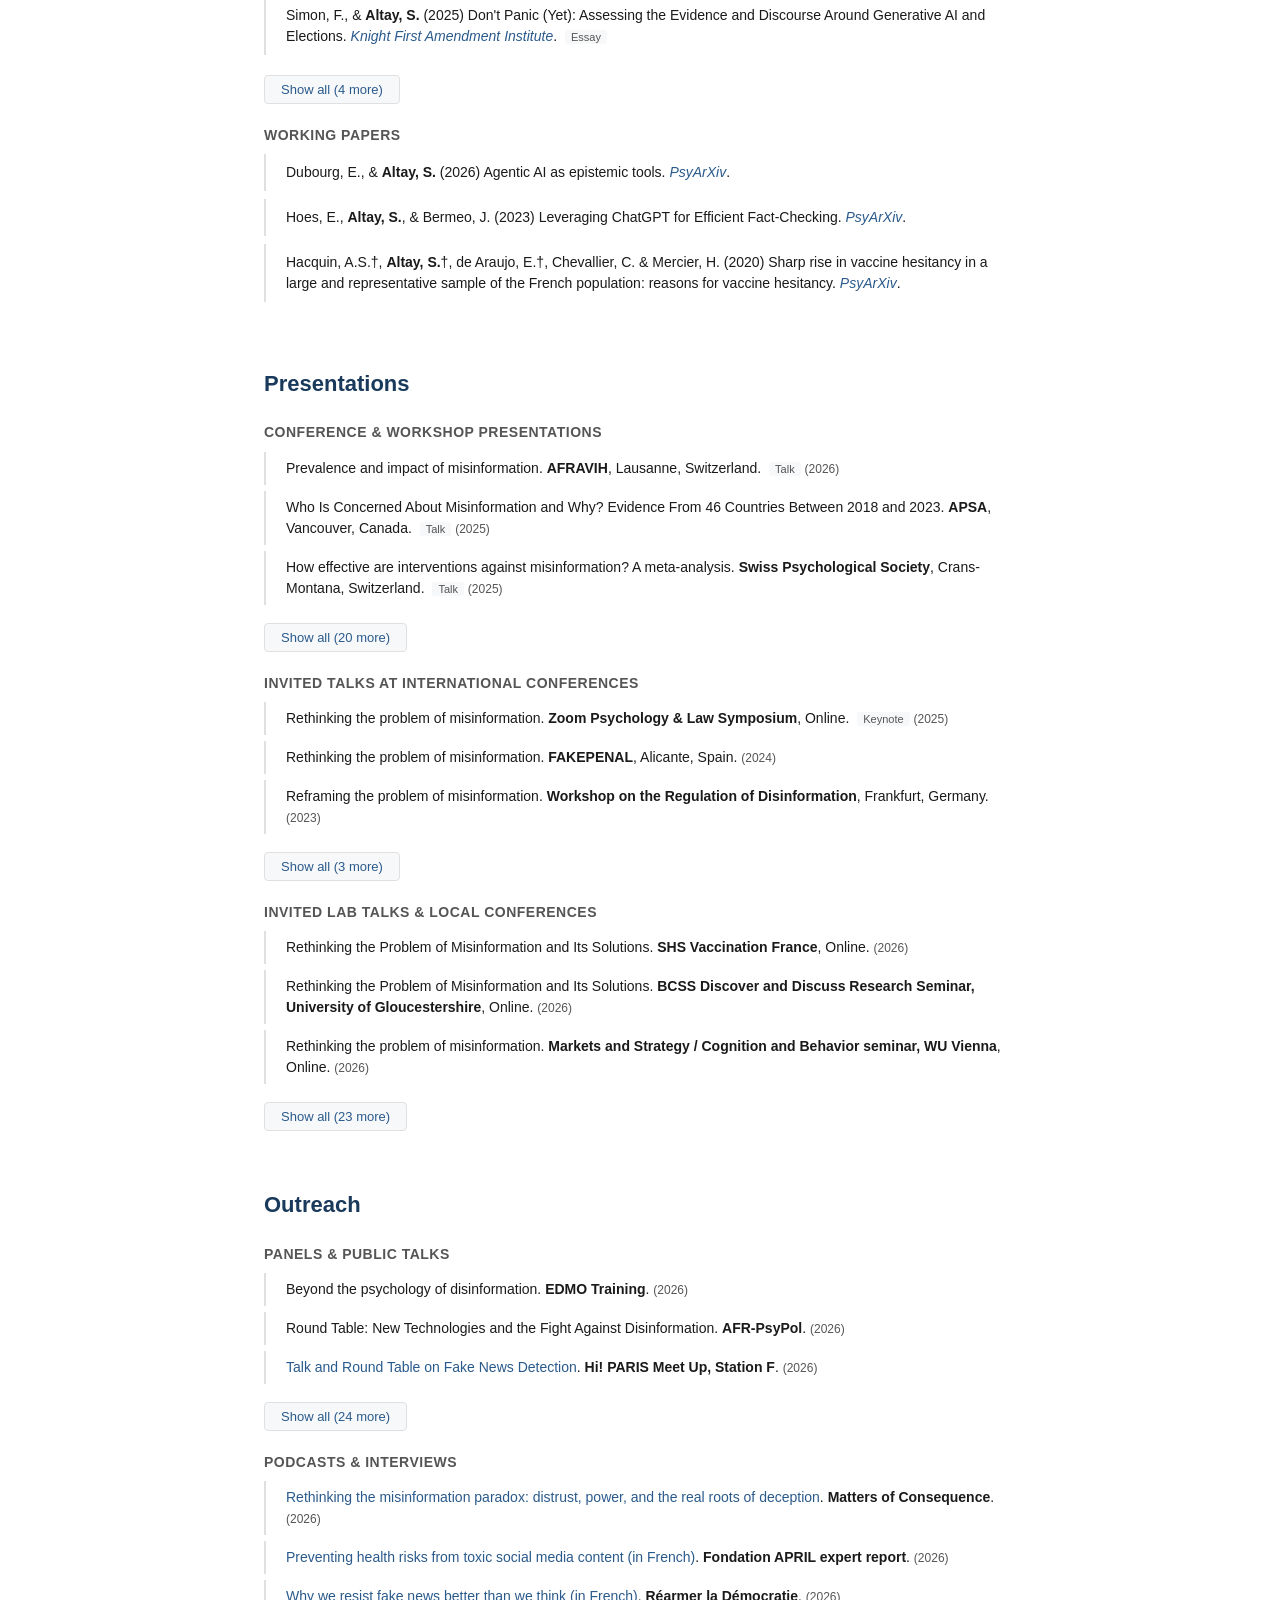
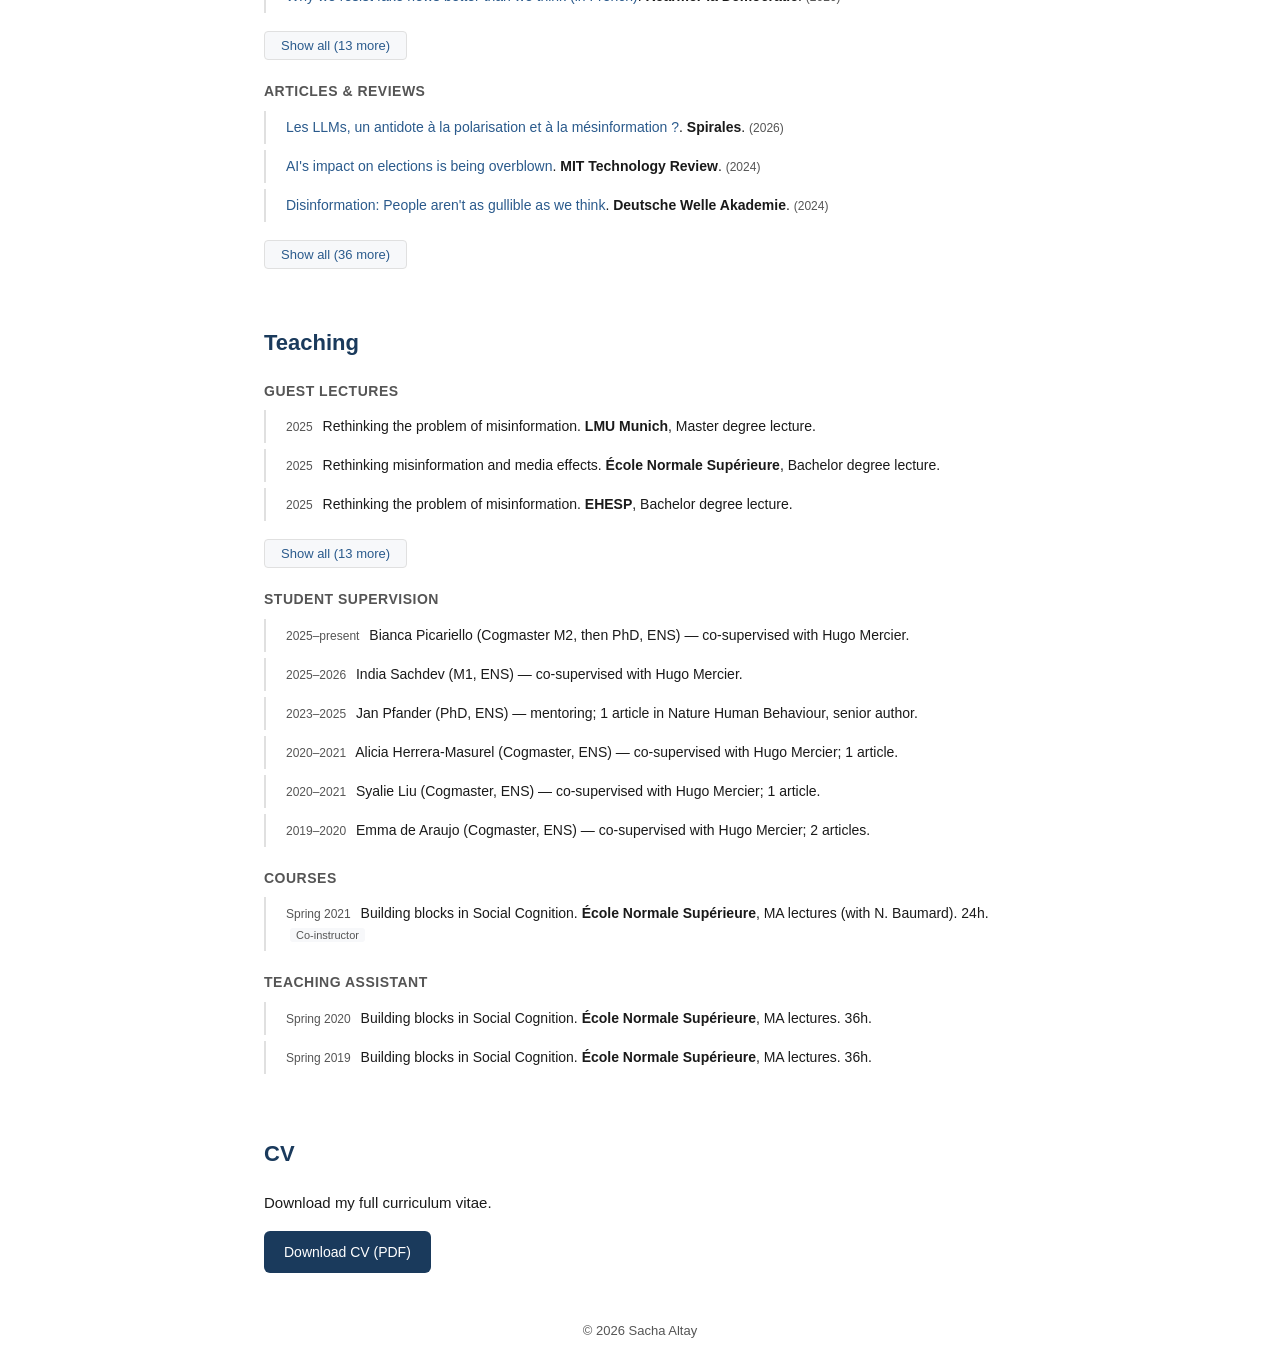
==== commit c26a4940: "Reveal AMIAD position: header, bio, SEO metadata and CV; close Zurich as 2023–2026 Co-Authored-By: C" ====
--- a/index.html
+++ b/index.html
@@ -3,14 +3,14 @@
 <head>
   <meta charset="UTF-8">
   <meta name="viewport" content="width=device-width, initial-scale=1.0">
-  <title>Sacha Altay — Postdoctoral Researcher, University of Zurich</title>
-  <meta name="description" content="Sacha Altay is a Postdoctoral Researcher at the University of Zurich working on misinformation, trust, news, and social media.">
+  <title>Sacha Altay — Researcher, AMIAD - École Polytechnique</title>
+  <meta name="description" content="Sacha Altay is a researcher at AMIAD, France's defence AI agency, at École Polytechnique, working on misinformation, persuasion, and AI.">
   <meta name="author" content="Sacha Altay">
-  <meta name="keywords" content="Sacha Altay, Sacha Yesilaltay, misinformation, fake news, social media, trust, news, behavioral science, University of Zurich, Digital Democracy Lab, Reuters Institute">
+  <meta name="keywords" content="Sacha Altay, Sacha Yesilaltay, misinformation, fake news, social media, trust, news, behavioral science, AMIAD, École Polytechnique, University of Zurich, Digital Democracy Lab, Reuters Institute">
   <link rel="canonical" href="https://sachaaltay.github.io/">
 
-  <meta property="og:title" content="Sacha Altay — Postdoctoral Researcher, University of Zurich">
-  <meta property="og:description" content="Postdoctoral Researcher at the University of Zurich working on misinformation, trust, news, and social media.">
+  <meta property="og:title" content="Sacha Altay — Researcher, AMIAD - École Polytechnique">
+  <meta property="og:description" content="Researcher at AMIAD, France's defence AI agency, at École Polytechnique, working on misinformation, persuasion, and AI.">
   <meta property="og:type" content="profile">
   <meta property="og:url" content="https://sachaaltay.github.io/">
   <meta property="og:image" content="https://sachaaltay.github.io/assets/img/profile.jpg">
@@ -20,8 +20,8 @@
   <meta name="twitter:card" content="summary">
   <meta name="twitter:site" content="@Sacha_Altay">
   <meta name="twitter:creator" content="@Sacha_Altay">
-  <meta name="twitter:title" content="Sacha Altay — Postdoctoral Researcher, University of Zurich">
-  <meta name="twitter:description" content="Postdoctoral Researcher at the University of Zurich working on misinformation, trust, news, and social media.">
+  <meta name="twitter:title" content="Sacha Altay — Researcher, AMIAD - École Polytechnique">
+  <meta name="twitter:description" content="Researcher at AMIAD, France's defence AI agency, at École Polytechnique, working on misinformation, persuasion, and AI.">
   <meta name="twitter:image" content="https://sachaaltay.github.io/assets/img/profile.jpg">
 
   <script type="application/ld+json">
@@ -35,12 +35,11 @@
     "url": "https://sachaaltay.github.io/",
     "image": "https://sachaaltay.github.io/assets/img/profile.jpg",
     "email": "mailto:sacha.altay@gmail.com",
-    "jobTitle": "Postdoctoral Researcher",
+    "jobTitle": "Researcher",
     "worksFor": {
       "@type": "Organization",
-      "name": "University of Zurich",
-      "department": "Digital Democracy Lab",
-      "url": "https://www.fabriziogilardi.org/team/"
+      "name": "AMIAD (Agence ministérielle pour l'intelligence artificielle de défense), École Polytechnique",
+      "url": "https://www.defense.gouv.fr/amiad-agence-ia-defense"
     },
     "alumniOf": [
       {
@@ -52,6 +51,11 @@
         "@type": "Organization",
         "name": "Reuters Institute for the Study of Journalism, University of Oxford",
         "url": "https://reutersinstitute.politics.ox.ac.uk/"
+      },
+      {
+        "@type": "CollegeOrUniversity",
+        "name": "University of Zurich",
+        "url": "https://www.uzh.ch/"
       }
     ],
     "knowsAbout": ["misinformation", "fake news", "trust", "news", "social media", "behavioral science", "political psychology"],
@@ -95,9 +99,9 @@
       <img src="assets/img/profile.jpg" alt="Sacha Altay" class="about-photo">
       <div class="about-info">
         <h1>Sacha Altay</h1>
-        <div class="title">Postdoctoral Researcher, <a href="https://www.ipz.uzh.ch/en/about-us/people/employees/sayesi.html">University of Zurich</a></div>
+        <div class="title">Researcher, <a href="https://www.defense.gouv.fr/amiad-agence-ia-defense">AMIAD</a> - &Eacute;cole Polytechnique</div>
         <div class="bio">
-          <p>I work on misinformation, trust, and social media in the <a href="https://www.fabriziogilardi.org/team/">Digital Democracy Lab</a> at the University of Zurich. I hold a PhD in behavioral science from the &Eacute;cole Normale Sup&eacute;rieure in Paris, and did a postdoc at the Reuters Institute in Oxford. In my spare time, I play video games and basketball. I'm also a plant lover and a TV show buff. My legal name is Sacha Yesilaltay.</p>
+          <p>I am a researcher at AMIAD, France's defence AI agency, in its research centre at &Eacute;cole Polytechnique, where I work on misinformation, persuasion, and AI. I hold a PhD in behavioral science from the &Eacute;cole Normale Sup&eacute;rieure in Paris, and did postdocs at the Reuters Institute in Oxford and at the University of Zurich. In my spare time, I play video games and basketball. I'm also a plant lover and a TV show buff. My legal name is Sacha Yesilaltay.</p>
         </div>
         <div class="about-links">
           <!-- Email -->
--- a/assets/css/style.css
+++ b/assets/css/style.css
@@ -272,6 +272,17 @@
   padding: 1px 6px;
   border-radius: 3px;
   margin-left: 4px;
+}
+
+.pub-entry .pub-award-tag {
+  font-size: 11px;
+  background: #fdf6e3;
+  color: #8a6d1a;
+  border: 1px solid #e8d9a0;
+  padding: 1px 6px;
+  border-radius: 3px;
+  margin-left: 4px;
+  white-space: nowrap;
 }
 
 /* === LIST ENTRIES (presentations, outreach, teaching) === */
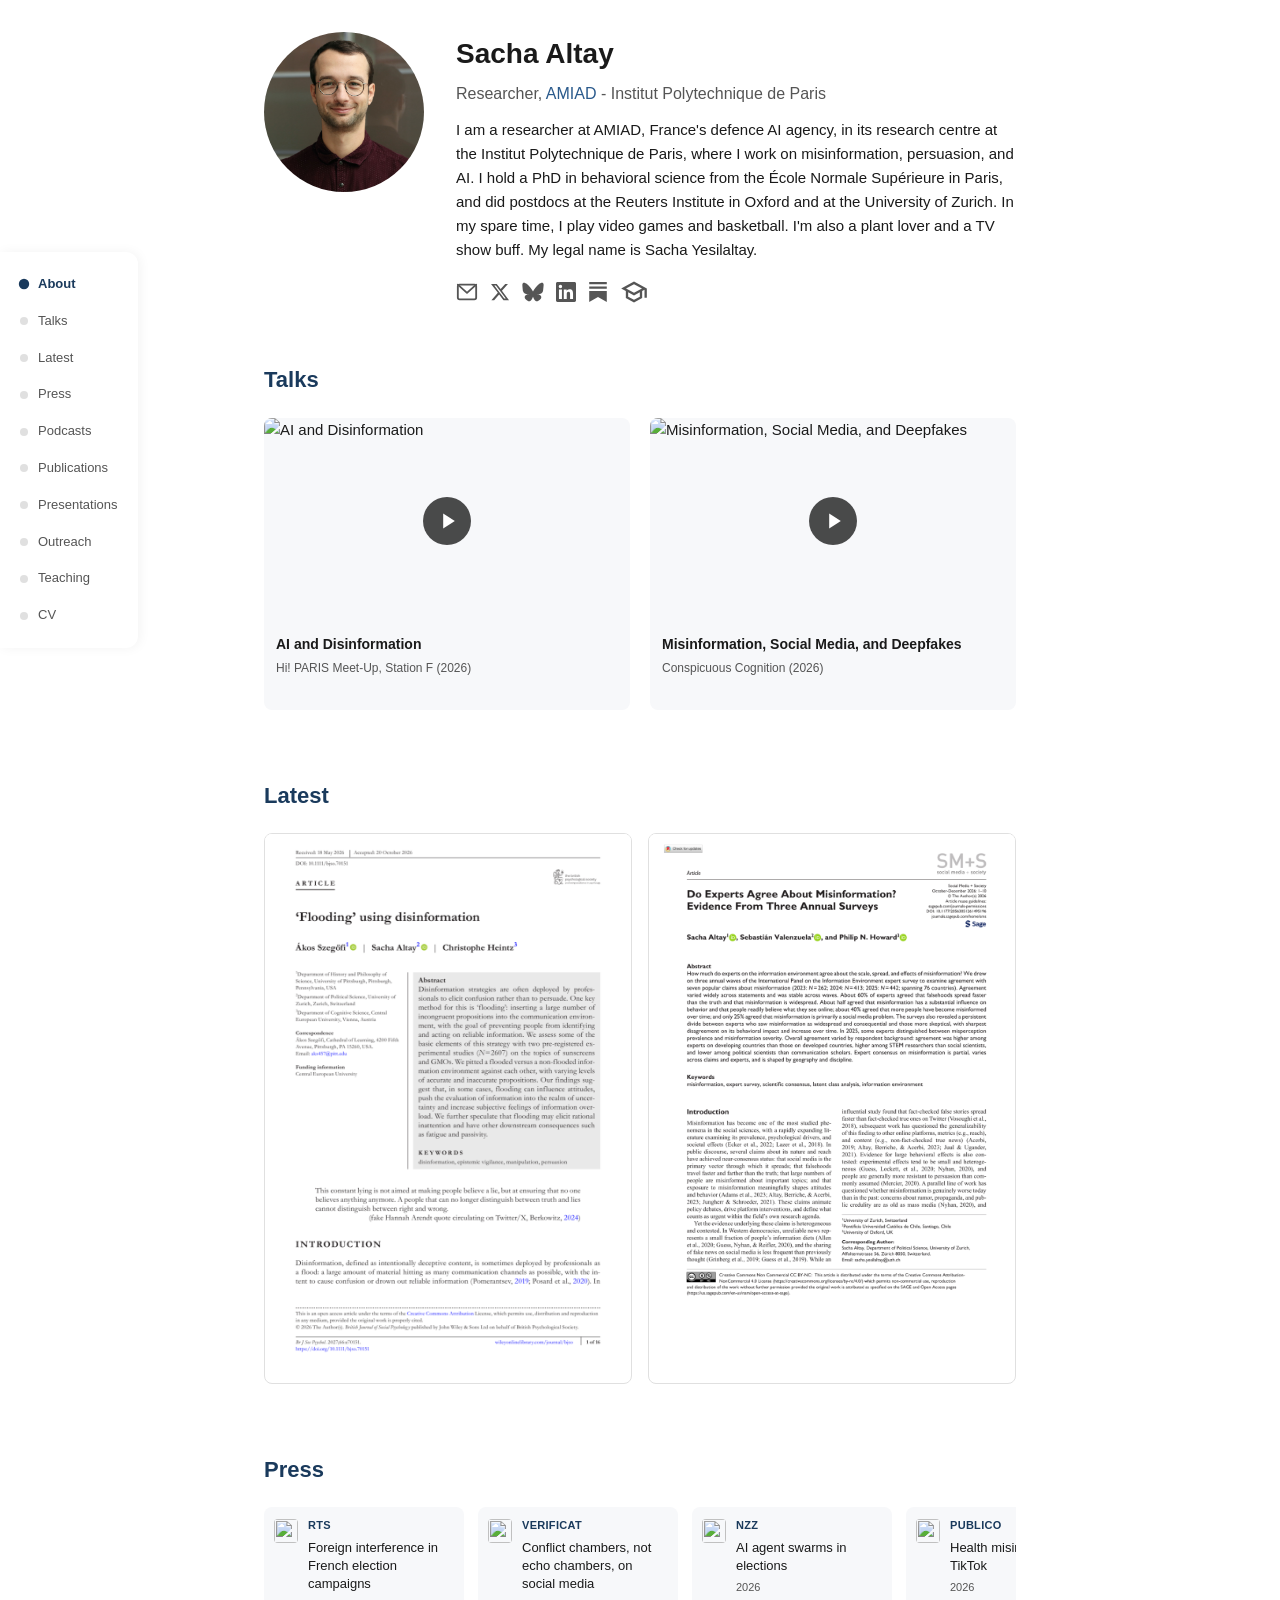
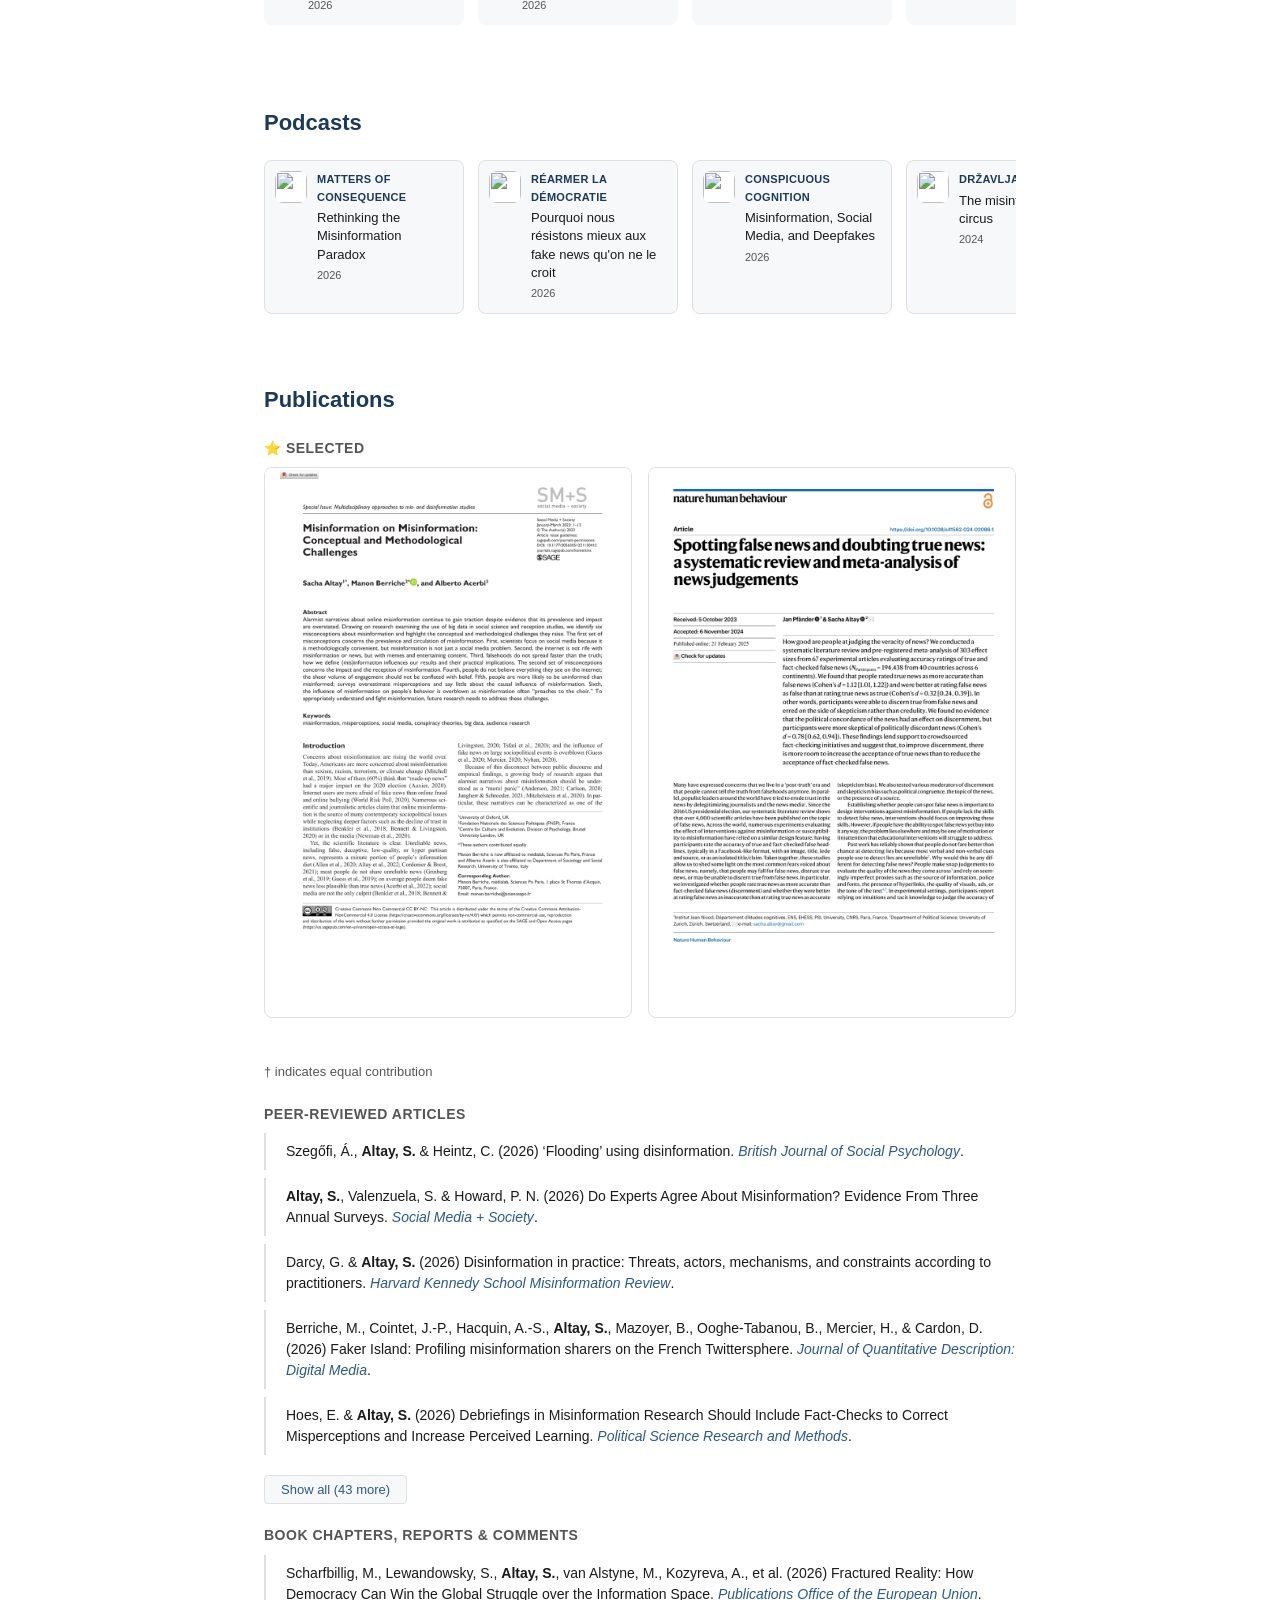
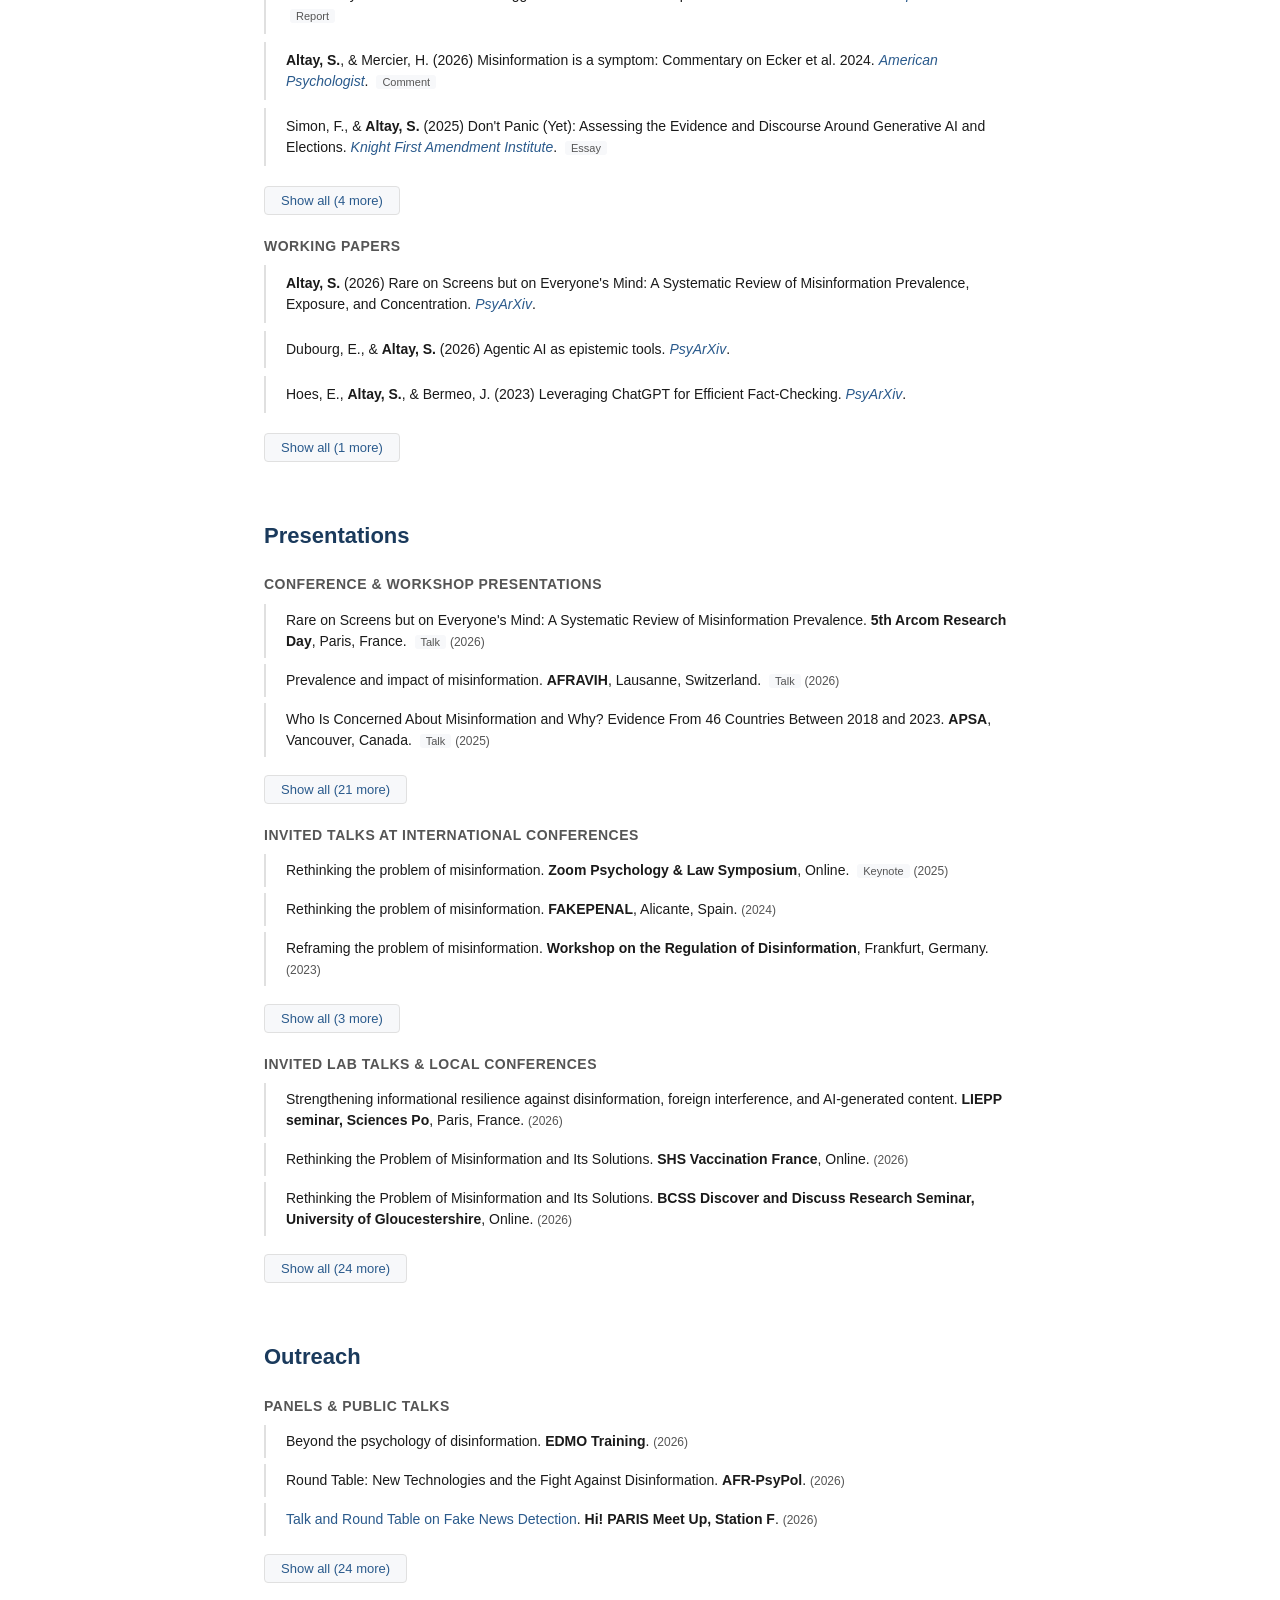
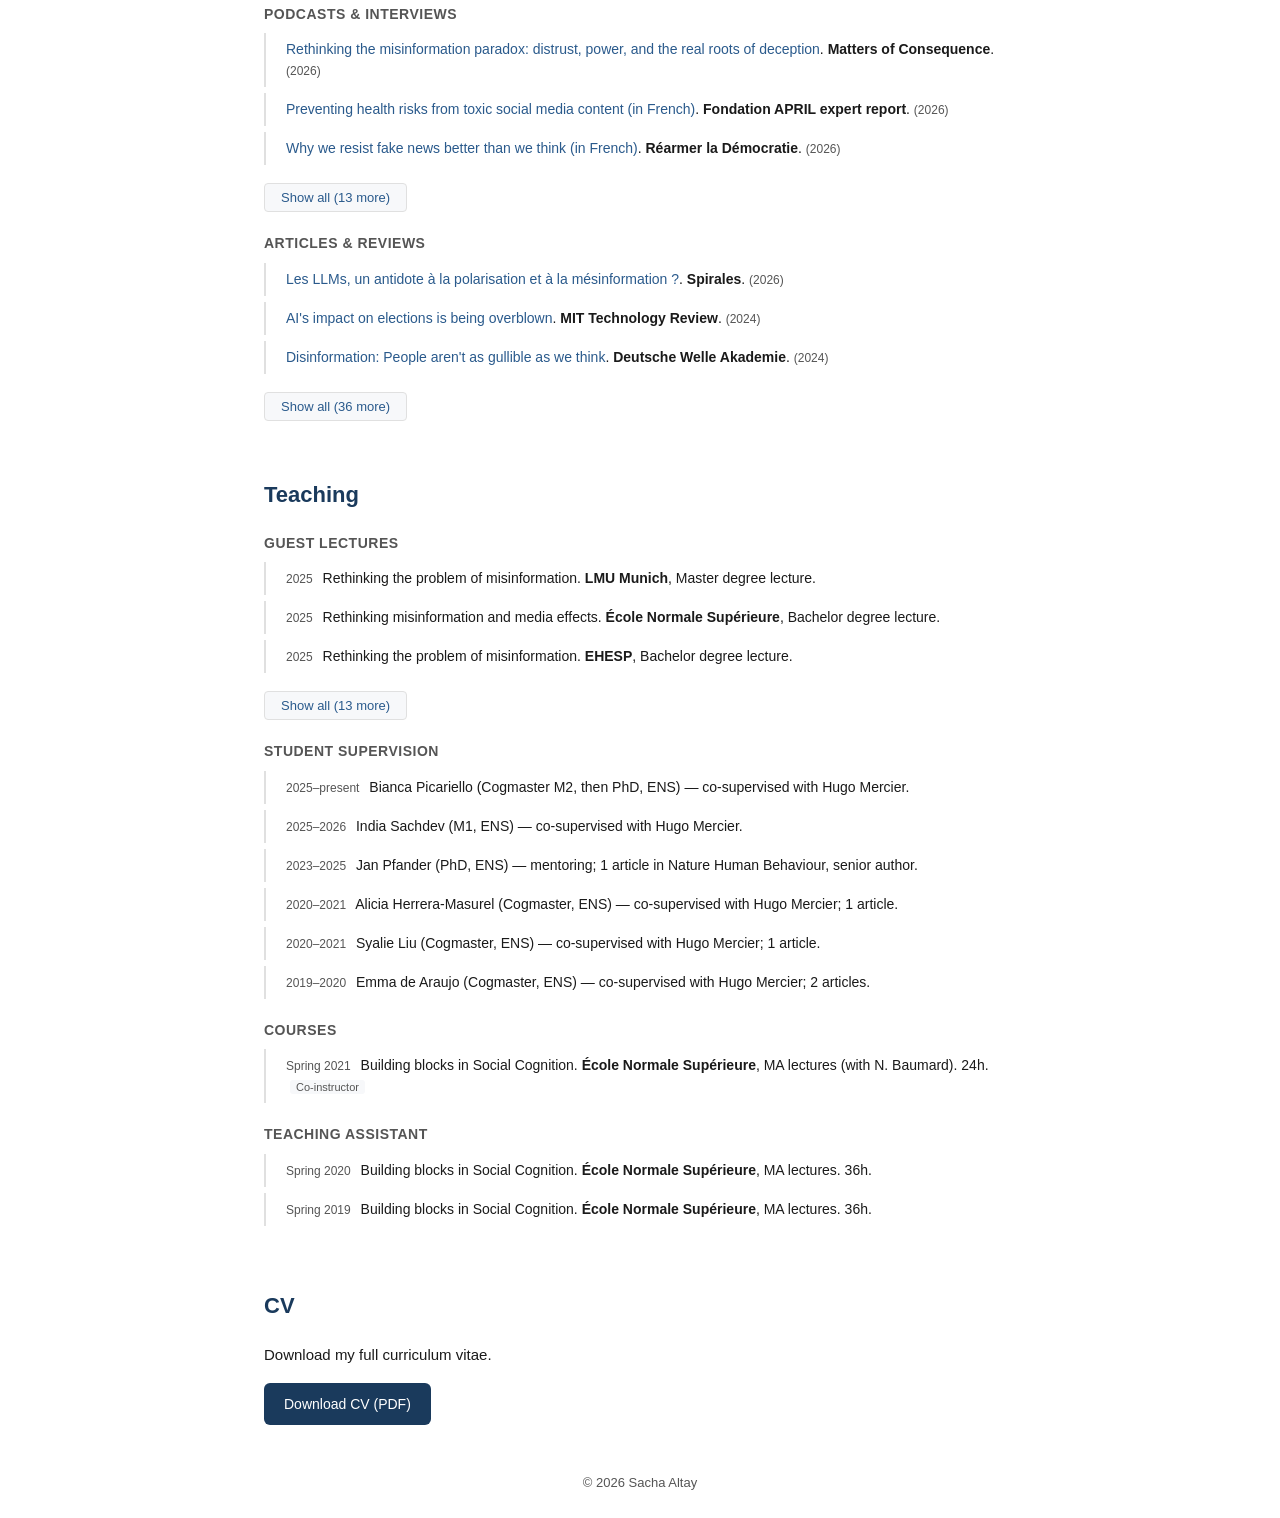
==== commit 5fdbd65e: "Affiliation to Institut Polytechnique de Paris; add prevalence review to working papers Affiliation " ====
--- a/index.html
+++ b/index.html
@@ -3,14 +3,14 @@
 <head>
   <meta charset="UTF-8">
   <meta name="viewport" content="width=device-width, initial-scale=1.0">
-  <title>Sacha Altay — Researcher, AMIAD - École Polytechnique</title>
-  <meta name="description" content="Sacha Altay is a researcher at AMIAD, France's defence AI agency, at École Polytechnique, working on misinformation, persuasion, and AI.">
+  <title>Sacha Altay — Researcher, AMIAD - Institut Polytechnique de Paris</title>
+  <meta name="description" content="Sacha Altay is a researcher at AMIAD, France's defence AI agency, at the Institut Polytechnique de Paris, working on misinformation, persuasion, and AI.">
   <meta name="author" content="Sacha Altay">
-  <meta name="keywords" content="Sacha Altay, Sacha Yesilaltay, misinformation, fake news, social media, trust, news, behavioral science, AMIAD, École Polytechnique, University of Zurich, Digital Democracy Lab, Reuters Institute">
+  <meta name="keywords" content="Sacha Altay, Sacha Yesilaltay, misinformation, fake news, social media, trust, news, behavioral science, AMIAD, Institut Polytechnique de Paris, University of Zurich, Digital Democracy Lab, Reuters Institute">
   <link rel="canonical" href="https://sachaaltay.github.io/">
 
-  <meta property="og:title" content="Sacha Altay — Researcher, AMIAD - École Polytechnique">
-  <meta property="og:description" content="Researcher at AMIAD, France's defence AI agency, at École Polytechnique, working on misinformation, persuasion, and AI.">
+  <meta property="og:title" content="Sacha Altay — Researcher, AMIAD - Institut Polytechnique de Paris">
+  <meta property="og:description" content="Researcher at AMIAD, France's defence AI agency, at the Institut Polytechnique de Paris, working on misinformation, persuasion, and AI.">
   <meta property="og:type" content="profile">
   <meta property="og:url" content="https://sachaaltay.github.io/">
   <meta property="og:image" content="https://sachaaltay.github.io/assets/img/profile.jpg">
@@ -20,8 +20,8 @@
   <meta name="twitter:card" content="summary">
   <meta name="twitter:site" content="@Sacha_Altay">
   <meta name="twitter:creator" content="@Sacha_Altay">
-  <meta name="twitter:title" content="Sacha Altay — Researcher, AMIAD - École Polytechnique">
-  <meta name="twitter:description" content="Researcher at AMIAD, France's defence AI agency, at École Polytechnique, working on misinformation, persuasion, and AI.">
+  <meta name="twitter:title" content="Sacha Altay — Researcher, AMIAD - Institut Polytechnique de Paris">
+  <meta name="twitter:description" content="Researcher at AMIAD, France's defence AI agency, at the Institut Polytechnique de Paris, working on misinformation, persuasion, and AI.">
   <meta name="twitter:image" content="https://sachaaltay.github.io/assets/img/profile.jpg">
 
   <script type="application/ld+json">
@@ -38,7 +38,7 @@
     "jobTitle": "Researcher",
     "worksFor": {
       "@type": "Organization",
-      "name": "AMIAD (Agence ministérielle pour l'intelligence artificielle de défense), École Polytechnique",
+      "name": "AMIAD (Agence ministérielle pour l'intelligence artificielle de défense), Institut Polytechnique de Paris",
       "url": "https://www.defense.gouv.fr/amiad-agence-ia-defense"
     },
     "alumniOf": [
@@ -99,9 +99,9 @@
       <img src="assets/img/profile.jpg" alt="Sacha Altay" class="about-photo">
       <div class="about-info">
         <h1>Sacha Altay</h1>
-        <div class="title">Researcher, <a href="https://www.defense.gouv.fr/amiad-agence-ia-defense">AMIAD</a> - &Eacute;cole Polytechnique</div>
+        <div class="title">Researcher, <a href="https://www.defense.gouv.fr/amiad-agence-ia-defense">AMIAD</a> - Institut Polytechnique de Paris</div>
         <div class="bio">
-          <p>I am a researcher at AMIAD, France's defence AI agency, in its research centre at &Eacute;cole Polytechnique, where I work on misinformation, persuasion, and AI. I hold a PhD in behavioral science from the &Eacute;cole Normale Sup&eacute;rieure in Paris, and did postdocs at the Reuters Institute in Oxford and at the University of Zurich. In my spare time, I play video games and basketball. I'm also a plant lover and a TV show buff. My legal name is Sacha Yesilaltay.</p>
+          <p>I am a researcher at AMIAD, France's defence AI agency, in its research centre at the Institut Polytechnique de Paris, where I work on misinformation, persuasion, and AI. I hold a PhD in behavioral science from the &Eacute;cole Normale Sup&eacute;rieure in Paris, and did postdocs at the Reuters Institute in Oxford and at the University of Zurich. In my spare time, I play video games and basketball. I'm also a plant lover and a TV show buff. My legal name is Sacha Yesilaltay.</p>
         </div>
         <div class="about-links">
           <!-- Email -->
